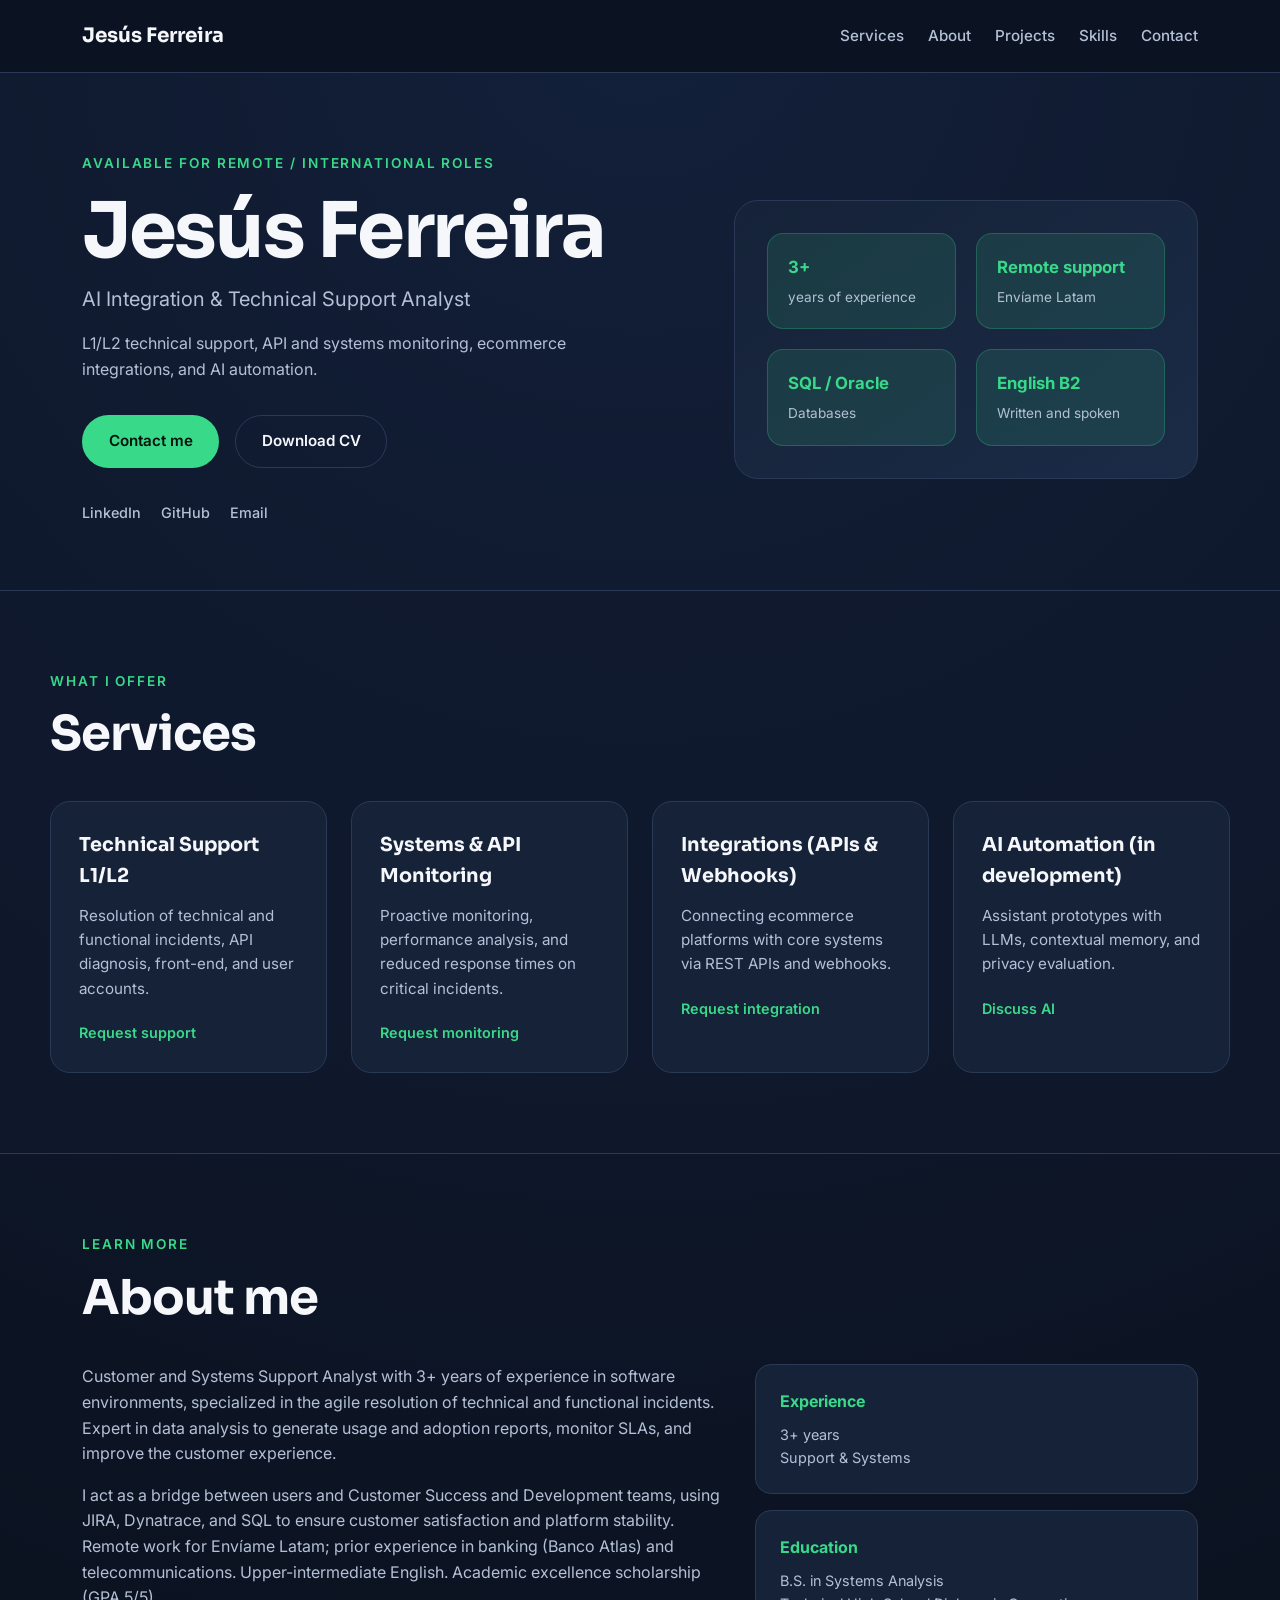
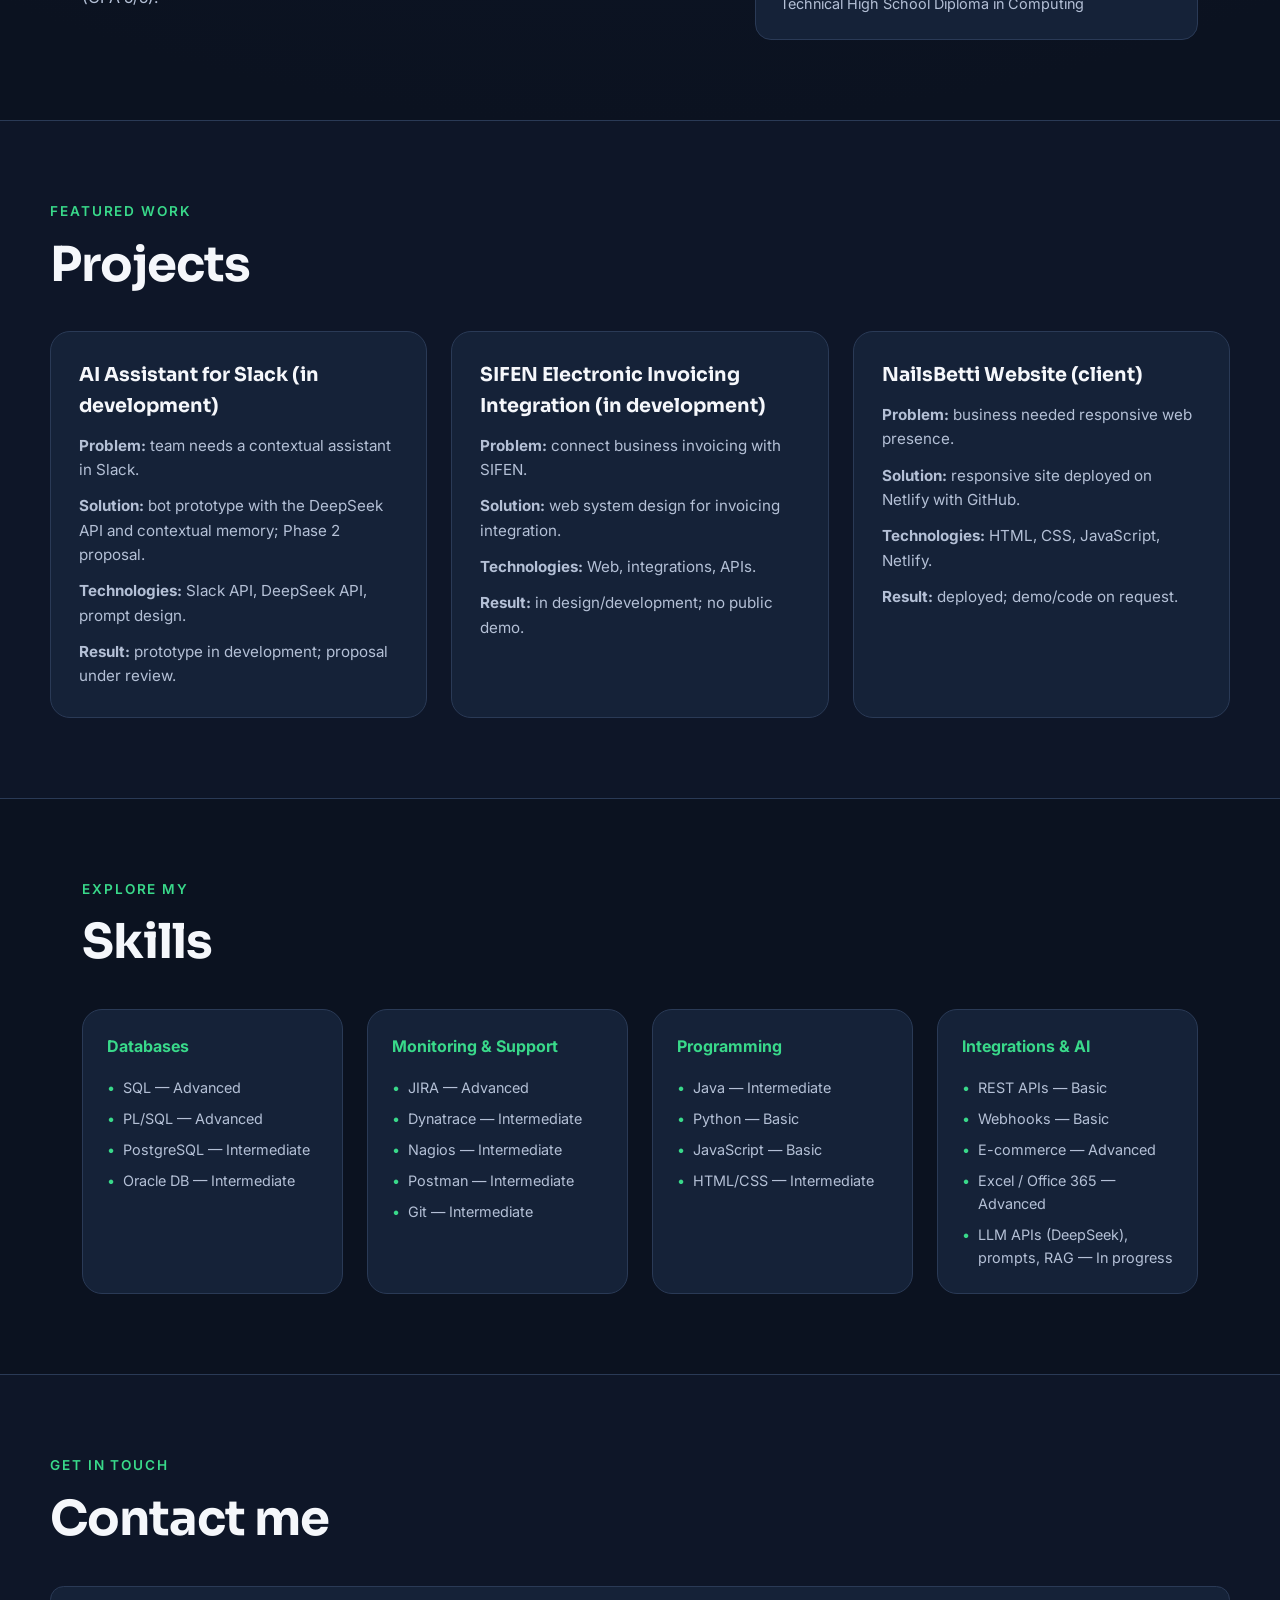
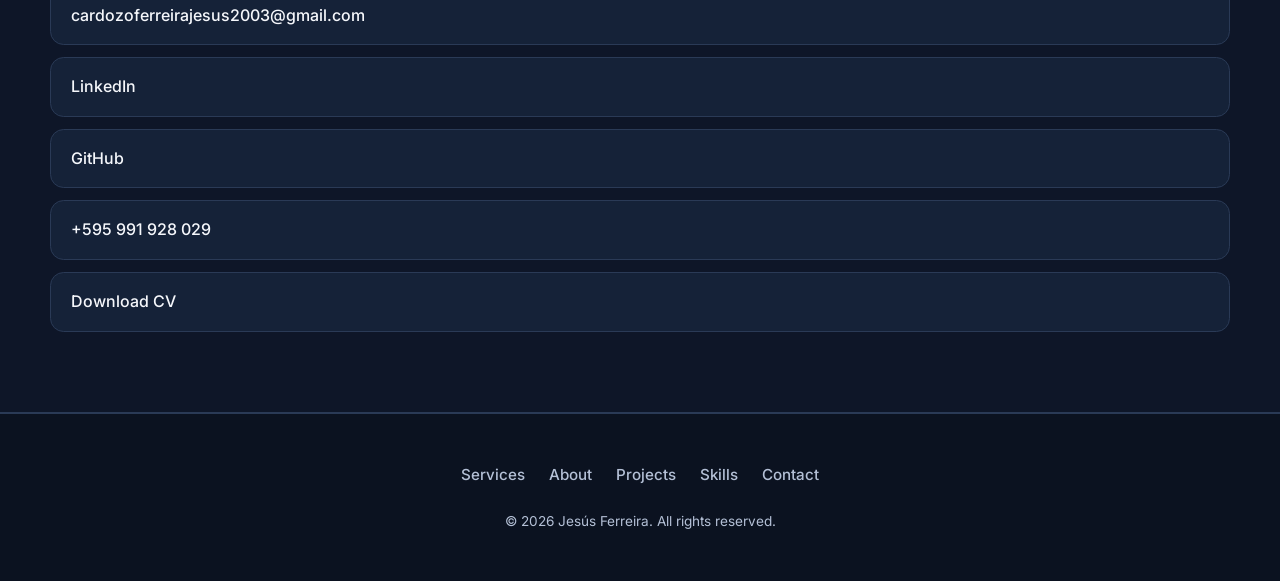
==== en/index.html @ 755c54d7 "i18n(en): agregar versión en inglés sincronizada de la portada" ====
<!DOCTYPE html>
<html lang="en">
<head>
    <meta charset="UTF-8">
    <meta name="viewport" content="width=device-width, initial-scale=1.0">
    <title>Jesús Ferreira | Technical Support & Integrations Analyst</title>
    <meta name="description" content="Portfolio of Jesús Ferreira: remote technical support, system monitoring, API/webhook integrations, and AI automation.">
    <meta name="author" content="Jesús Antonio Ferreira Cardozo">
    <meta name="theme-color" content="#1f4d33">
    <link rel="canonical" href="https://jesusantonioferreiracardozo.netlify.app/en/">

    <meta property="og:type" content="website">
    <meta property="og:locale" content="en_US">
    <meta property="og:title" content="Jesús Ferreira | Technical Support & Integrations Analyst">
    <meta property="og:description" content="Remote L1/L2 support, system/API monitoring, ecommerce integrations, and AI automation.">
    <meta property="og:image" content="https://jesusantonioferreiracardozo.netlify.app/assets/profile-pic.png">
    <meta property="og:url" content="https://jesusantonioferreiracardozo.netlify.app/en/">
    <meta name="twitter:card" content="summary">

    <link rel="stylesheet" href="../style.css">
    <link rel="stylesheet" href="../mediaqueries.css">

    <script type="application/ld+json">
    {
      "@context": "https://schema.org",
      "@type": "Person",
      "name": "Jesús Antonio Ferreira Cardozo",
      "alternateName": "Jesús Ferreira",
      "jobTitle": "AI Integration & Technical Support Analyst",
      "email": "mailto:cardozoferreirajesus2003@gmail.com",
      "telephone": "+595991928029",
      "url": "https://jesusantonioferreiracardozo.netlify.app/en/",
      "address": {"@type": "PostalAddress", "addressLocality": "San Lorenzo", "addressCountry": "PY"},
      "sameAs": ["https://www.linkedin.com/in/jes%C3%BAs-ferreira-cardozo-a3a8511b9/", "https://github.com/jesussferreira"],
      "knowsLanguage": ["Spanish", "English"],
      "alumniOf": "Universidad Tecnológica Intercontinental (UTIC)"
    }
    </script>
</head>
<body>
    <a class="skip-link" href="#contenido">Skip to content</a>

    <header class="site-header">
        <nav class="site-nav" aria-label="Main navigation">
            <a class="logo" href="#inicio">Jesús Ferreira</a>
            <button class="menu-toggle" type="button" aria-label="Open menu" aria-expanded="false" aria-controls="menu-movil">
                <span></span><span></span><span></span>
            </button>
            <ul class="nav-list" id="menu-movil">
                <li><a href="#servicios">Services</a></li>
                <li><a href="#sobre-mi">About</a></li>
                <li><a href="#proyectos">Projects</a></li>
                <li><a href="#habilidades">Skills</a></li>
                <li><a href="#contacto">Contact</a></li>
            </ul>
        </nav>
    </header>

    <main id="contenido">
        <section id="inicio" class="hero">
            <div class="hero-copy">
                <p class="eyebrow">Available for remote / international roles</p>
                <h1>Jesús Ferreira</h1>
                <p class="hero-role">AI Integration & Technical Support Analyst</p>
                <p class="hero-text">
                    L1/L2 technical support, API and systems monitoring,
                    ecommerce integrations, and AI automation.
                </p>
                <div class="hero-actions">
                    <a class="btn btn-primary" href="#contacto">Contact me</a>
                    <a class="btn btn-secondary" href="../assets/Jesus%20Ferreira.pdf" target="_blank" rel="noopener noreferrer">Download CV</a>
                </div>
                <ul class="social-links" aria-label="Social links">
                    <li><a href="https://www.linkedin.com/in/jes%C3%BAs-ferreira-cardozo-a3a8511b9/" target="_blank" rel="noopener noreferrer">LinkedIn</a></li>
                    <li><a href="https://github.com/jesussferreira" target="_blank" rel="noopener noreferrer">GitHub</a></li>
                    <li><a href="mailto:cardozoferreirajesus2003@gmail.com">Email</a></li>
                </ul>
            </div>
            <aside class="hero-panel" aria-label="Professional summary">
                <div class="metric"><strong>3+</strong><span>years of experience</span></div>
                <div class="metric"><strong>Remote support</strong><span>Envíame Latam</span></div>
                <div class="metric"><strong>SQL / Oracle</strong><span>Databases</span></div>
                <div class="metric"><strong>English B2</strong><span>Written and spoken</span></div>
            </aside>
        </section>

        <section id="servicios" class="section section-alt">
            <div class="section-heading">
                <p class="eyebrow">What I offer</p>
                <h2>Services</h2>
            </div>
            <div class="card-grid">
                <article class="card">
                    <h3>Technical Support L1/L2</h3>
                    <p>Resolution of technical and functional incidents, API diagnosis, front-end, and user accounts.</p>
                    <a class="card-link" href="#contacto">Request support</a>
                </article>
                <article class="card">
                    <h3>Systems & API Monitoring</h3>
                    <p>Proactive monitoring, performance analysis, and reduced response times on critical incidents.</p>
                    <a class="card-link" href="#contacto">Request monitoring</a>
                </article>
                <article class="card">
                    <h3>Integrations (APIs & Webhooks)</h3>
                    <p>Connecting ecommerce platforms with core systems via REST APIs and webhooks.</p>
                    <a class="card-link" href="#contacto">Request integration</a>
                </article>
                <article class="card">
                    <h3>AI Automation (in development)</h3>
                    <p>Assistant prototypes with LLMs, contextual memory, and privacy evaluation.</p>
                    <a class="card-link" href="#contacto">Discuss AI</a>
                </article>
            </div>
        </section>

        <section id="sobre-mi" class="section">
            <div class="section-heading single">
                <p class="eyebrow">Learn more</p>
                <h2>About me</h2>
            </div>
            <div class="about-layout">
                <div class="about-text">
                    <p>
                        Customer and Systems Support Analyst with 3+ years of experience in software environments,
                        specialized in the agile resolution of technical and functional incidents. Expert in data analysis
                        to generate usage and adoption reports, monitor SLAs, and improve the customer experience.
                    </p>
                    <p>
                        I act as a bridge between users and Customer Success and Development teams, using JIRA,
                        Dynatrace, and SQL to ensure customer satisfaction and platform stability.
                        Remote work for Envíame Latam; prior experience in banking (Banco Atlas) and telecommunications.
                        Upper-intermediate English. Academic excellence scholarship (GPA 5/5).
                    </p>
                </div>
                <div class="about-cards">
                    <div class="mini-card">
                        <h3>Experience</h3>
                        <p>3+ years<br>Support & Systems</p>
                    </div>
                    <div class="mini-card">
                        <h3>Education</h3>
                        <p>B.S. in Systems Analysis<br>Technical High School Diploma in Computing</p>
                    </div>
                </div>
            </div>
        </section>

        <section id="proyectos" class="section section-alt">
            <div class="section-heading">
                <p class="eyebrow">Featured work</p>
                <h2>Projects</h2>
            </div>
            <div class="card-grid">
                <article class="card">
                    <h3>AI Assistant for Slack (in development)</h3>
                    <p><strong>Problem:</strong> team needs a contextual assistant in Slack.</p>
                    <p><strong>Solution:</strong> bot prototype with the DeepSeek API and contextual memory; Phase 2 proposal.</p>
                    <p><strong>Technologies:</strong> Slack API, DeepSeek API, prompt design.</p>
                    <p><strong>Result:</strong> prototype in development; proposal under review.</p>
                </article>
                <article class="card">
                    <h3>SIFEN Electronic Invoicing Integration (in development)</h3>
                    <p><strong>Problem:</strong> connect business invoicing with SIFEN.</p>
                    <p><strong>Solution:</strong> web system design for invoicing integration.</p>
                    <p><strong>Technologies:</strong> Web, integrations, APIs.</p>
                    <p><strong>Result:</strong> in design/development; no public demo.</p>
                </article>
                <article class="card">
                    <h3>NailsBetti Website (client)</h3>
                    <p><strong>Problem:</strong> business needed responsive web presence.</p>
                    <p><strong>Solution:</strong> responsive site deployed on Netlify with GitHub.</p>
                    <p><strong>Technologies:</strong> HTML, CSS, JavaScript, Netlify.</p>
                    <p><strong>Result:</strong> deployed; demo/code on request.</p>
                </article>
            </div>
        </section>

        <section id="habilidades" class="section">
            <div class="section-heading">
                <p class="eyebrow">Explore my</p>
                <h2>Skills</h2>
            </div>
            <div class="skills-groups">
                <div class="skill-group">
                    <h3>Databases</h3>
                    <ul>
                        <li>SQL — Advanced</li>
                        <li>PL/SQL — Advanced</li>
                        <li>PostgreSQL — Intermediate</li>
                        <li>Oracle DB — Intermediate</li>
                    </ul>
                </div>
                <div class="skill-group">
                    <h3>Monitoring & Support</h3>
                    <ul>
                        <li>JIRA — Advanced</li>
                        <li>Dynatrace — Intermediate</li>
                        <li>Nagios — Intermediate</li>
                        <li>Postman — Intermediate</li>
                        <li>Git — Intermediate</li>
                    </ul>
                </div>
                <div class="skill-group">
                    <h3>Programming</h3>
                    <ul>
                        <li>Java — Intermediate</li>
                        <li>Python — Basic</li>
                        <li>JavaScript — Basic</li>
                        <li>HTML/CSS — Intermediate</li>
                    </ul>
                </div>
                <div class="skill-group">
                    <h3>Integrations & AI</h3>
                    <ul>
                        <li>REST APIs — Basic</li>
                        <li>Webhooks — Basic</li>
                        <li>E-commerce — Advanced</li>
                        <li>Excel / Office 365 — Advanced</li>
                        <li>LLM APIs (DeepSeek), prompts, RAG — In progress</li>
                    </ul>
                </div>
            </div>
        </section>

        <section id="contacto" class="section section-alt">
            <div class="section-heading">
                <p class="eyebrow">Get in touch</p>
                <h2>Contact me</h2>
            </div>
            <div class="contact-info">
                <a href="mailto:cardozoferreirajesus2003@gmail.com">cardozoferreirajesus2003@gmail.com</a>
                <a href="https://www.linkedin.com/in/jes%C3%BAs-ferreira-cardozo-a3a8511b9/" target="_blank" rel="noopener noreferrer">LinkedIn</a>
                <a href="https://github.com/jesussferreira" target="_blank" rel="noopener noreferrer">GitHub</a>
                <a href="tel:+595991928029">+595 991 928 029</a>
                <a href="../assets/Jesus%20Ferreira.pdf" target="_blank" rel="noopener noreferrer">Download CV</a>
            </div>
        </section>
    </main>

    <footer class="site-footer">
        <nav aria-label="Secondary navigation">
            <ul class="nav-list center">
                <li><a href="#servicios">Services</a></li>
                <li><a href="#sobre-mi">About</a></li>
                <li><a href="#proyectos">Projects</a></li>
                <li><a href="#habilidades">Skills</a></li>
                <li><a href="#contacto">Contact</a></li>
            </ul>
        </nav>
        <p>© 2026 Jesús Ferreira. All rights reserved.</p>
    </footer>

    <script src="../script.js"></script>
</body>
</html>
---- style.css ----
@import url("https://fonts.googleapis.com/css2?family=Inter:wght@300;400;500;600;700&family=Sora:wght@500;600;700&display=swap");

:root {
  --bg: #0b1220;
  --bg-2: #101a2d;
  --surface: #152238;
  --surface-2: #1b2b46;
  --border: #2a3a56;
  --text: #f5f7fb;
  --text-muted: #b4c0d6;
  --accent: #39d98a;
  --accent-hover: #2bc477;
  --accent-soft: rgba(57,217,138,.12);
  --danger: #ff6b6b;
  --max: 1180px;
}

* { margin: 0; padding: 0; box-sizing: border-box; }
html { scroll-behavior: smooth; font-size: 16px; }
body {
  font-family: "Inter", system-ui, sans-serif;
  background: radial-gradient(circle at top, #13203a 0%, var(--bg) 45%);
  color: var(--text);
  line-height: 1.6;
  overflow-x: hidden;
}
img { max-width: 100%; height: auto; display: block; }
a { color: inherit; text-decoration: none; }
:focus-visible {
  outline: 3px solid var(--accent);
  outline-offset: 3px;
  border-radius: 8px;
}

.skip-link {
  position: absolute; left: -9999px; top: 0; z-index: 1000;
  background: var(--accent); color: #04120c; padding: .75rem 1.25rem; font-weight: 700;
}
.skip-link:focus { left: 0; }

/* Header */
.site-header {
  position: sticky; top: 0; z-index: 100;
  background: rgba(11,18,32,.85); backdrop-filter: blur(12px);
  border-bottom: 1px solid var(--border);
}
.site-nav {
  max-width: var(--max); margin: 0 auto; padding: 0 2rem;
  height: 72px; display: flex; align-items: center; justify-content: space-between; gap: 1rem;
}
.logo {
  font-family: "Sora", sans-serif; font-size: 1.25rem; font-weight: 700; color: var(--text);
}
.nav-list { list-style: none; display: flex; gap: 1.5rem; align-items: center; flex-wrap: wrap; }
.nav-list a { color: var(--text-muted); font-size: .95rem; font-weight: 500; }
.nav-list a:hover { color: var(--accent); }
.menu-toggle {
  display: none; flex-direction: column; gap: 5px; background: transparent; border: 0; cursor: pointer; padding: .5rem;
}
.menu-toggle span { width: 24px; height: 2px; background: var(--text); border-radius: 2px; }

/* Hero */
.hero {
  max-width: var(--max); margin: 0 auto; padding: 5rem 2rem 4rem;
  display: grid; grid-template-columns: 1.3fr 1fr; gap: 3rem; align-items: center;
}
.eyebrow {
  color: var(--accent); font-size: .85rem; font-weight: 600; letter-spacing: .14em;
  text-transform: uppercase; margin-bottom: 1rem;
}
.hero h1 {
  font-family: "Sora", sans-serif; font-size: clamp(2.5rem, 6vw, 4.8rem);
  line-height: 1.05; margin-bottom: .75rem; letter-spacing: -.03em;
}
.hero-role { font-size: 1.25rem; color: var(--text-muted); margin-bottom: 1rem; }
.hero-text { color: var(--text-muted); max-width: 34rem; margin-bottom: 2rem; }
.hero-actions { display: flex; gap: 1rem; flex-wrap: wrap; margin-bottom: 2rem; }
.btn {
  display: inline-flex; align-items: center; justify-content: center;
  padding: .85rem 1.6rem; border-radius: 999px; font-weight: 600; font-size: .95rem;
  border: 1px solid transparent; cursor: pointer;
}
.btn-primary { background: var(--accent); color: #04120c; }
.btn-primary:hover { background: var(--accent-hover); transform: translateY(-1px); }
.btn-secondary { border-color: var(--border); color: var(--text); background: transparent; }
.btn-secondary:hover { border-color: var(--accent); color: var(--accent); }
.social-links { list-style: none; display: flex; gap: 1.25rem; flex-wrap: wrap; }
.social-links a { color: var(--text-muted); font-size: .9rem; font-weight: 500; }
.social-links a:hover { color: var(--accent); }
.hero-panel {
  background: linear-gradient(145deg, var(--surface), var(--surface-2));
  border: 1px solid var(--border); border-radius: 1.5rem; padding: 2rem;
  display: grid; grid-template-columns: 1fr 1fr; gap: 1.25rem;
}
.metric {
  background: var(--accent-soft); border: 1px solid rgba(57,217,138,.25);
  border-radius: 1rem; padding: 1.25rem; display: flex; flex-direction: column; gap: .35rem;
}
.metric strong { font-size: 1.05rem; color: var(--accent); }
.metric span { font-size: .85rem; color: var(--text-muted); }

/* Sections */
.section { padding: 5rem 2rem; max-width: var(--max); margin: 0 auto; }
.section-alt { background: rgba(16,26,45,.65); border-top: 1px solid var(--border); border-bottom: 1px solid var(--border); max-width: none; padding-left: max(2rem, calc((100% - var(--max))/2)); padding-right: max(2rem, calc((100% - var(--max))/2)); }
.section-heading { margin-bottom: 2.5rem; }
.section-heading.single { text-align: left; }
.section-heading h2 {
  font-family: "Sora", sans-serif; font-size: clamp(2rem, 4vw, 3rem);
  line-height: 1.1; letter-spacing: -.02em;
}
.card-grid {
  display: grid; grid-template-columns: repeat(auto-fit, minmax(250px, 1fr)); gap: 1.5rem;
}
.card {
  background: var(--surface); border: 1px solid var(--border); border-radius: 1.25rem;
  padding: 1.75rem; display: flex; flex-direction: column; gap: .75rem;
}
.card h3 { font-family: "Sora", sans-serif; font-size: 1.2rem; color: var(--text); }
.card p { color: var(--text-muted); font-size: .95rem; }
.card-link { color: var(--accent); font-weight: 600; font-size: .9rem; margin-top: .5rem; }
.card-link:hover { text-decoration: underline; }

.about-layout { display: grid; grid-template-columns: 1.3fr .9fr; gap: 2rem; align-items: start; }
.about-text p { color: var(--text-muted); margin-bottom: 1rem; }
.about-cards { display: flex; flex-direction: column; gap: 1rem; }
.mini-card {
  background: var(--surface); border: 1px solid var(--border); border-radius: 1rem; padding: 1.5rem;
}
.mini-card h3 { font-size: 1rem; margin-bottom: .5rem; color: var(--accent); }
.mini-card p { color: var(--text-muted); font-size: .9rem; }

.skills-groups { display: grid; grid-template-columns: repeat(auto-fit, minmax(240px, 1fr)); gap: 1.5rem; }
.skill-group {
  background: var(--surface); border: 1px solid var(--border); border-radius: 1.25rem; padding: 1.5rem;
}
.skill-group h3 { font-size: 1rem; color: var(--accent); margin-bottom: 1rem; }
.skill-group ul { list-style: none; display: flex; flex-direction: column; gap: .5rem; }
.skill-group li { color: var(--text-muted); font-size: .9rem; padding-left: 1rem; position: relative; }
.skill-group li::before {
  content: "•"; position: absolute; left: 0; color: var(--accent);
}

.contact-layout { display: grid; grid-template-columns: .9fr 1.3fr; gap: 2rem; align-items: start; }
.contact-info { display: flex; flex-direction: column; gap: .75rem; }
.contact-info a {
  background: var(--surface); border: 1px solid var(--border); border-radius: .85rem;
  padding: 1rem 1.25rem; color: var(--text); font-weight: 500;
}
.contact-info a:hover { border-color: var(--accent); color: var(--accent); }

.contact-form {
  background: var(--surface); border: 1px solid var(--border); border-radius: 1.25rem; padding: 1.75rem;
  display: flex; flex-direction: column; gap: 1rem;
}
.form-group { display: flex; flex-direction: column; gap: .35rem; }
.form-group label { font-size: .9rem; font-weight: 600; color: var(--text); }
.form-group input, .form-group textarea {
  padding: .8rem 1rem; border-radius: .75rem; border: 1px solid var(--border);
  background: var(--bg-2); color: var(--text); font-family: inherit; font-size: 1rem;
}
.form-group input:focus, .form-group textarea:focus { border-color: var(--accent); }
.form-error { color: var(--danger); font-size: .8rem; min-height: 1rem; }
.hidden-field { display: none; }
.form-status { text-align: center; min-height: 1.25rem; color: var(--accent); font-weight: 500; }

.site-footer { border-top: 1px solid var(--border); padding: 3rem 2rem; text-align: center; }
.site-footer .nav-list { justify-content: center; margin-bottom: 1.5rem; }
.site-footer p { color: var(--text-muted); font-size: .85rem; }

/* Reduced motion */
@media (prefers-reduced-motion: reduce) {
  html { scroll-behavior: auto; }
  *, *::before, *::after {
    animation-duration: .01ms !important; transition-duration: .01ms !important;
  }
}
---- mediaqueries.css ----
@media (max-width: 980px) {
  .hero { grid-template-columns: 1fr; padding-top: 3rem; }
  .hero-panel { grid-template-columns: repeat(2, 1fr); }
  .about-layout, .contact-layout { grid-template-columns: 1fr; }
}

@media (max-width: 720px) {
  .menu-toggle { display: flex; }
  .nav-list {
    position: absolute; top: 72px; right: 1rem; left: 1rem;
    background: var(--surface); border: 1px solid var(--border);
    border-radius: 1rem; padding: 1rem; flex-direction: column; align-items: stretch;
    max-height: 0; overflow: hidden; opacity: 0; pointer-events: none;
    transition: max-height .25s ease, opacity .25s ease;
  }
  .nav-list.open { max-height: 400px; opacity: 1; pointer-events: auto; }
  .nav-list a { padding: .75rem; border-radius: .5rem; }
  .nav-list a:hover { background: var(--accent-soft); }
  .hero-panel { grid-template-columns: 1fr; }
  .section { padding: 4rem 1.25rem; }
  .hero { padding: 3.5rem 1.25rem 3rem; }
  .section-alt {
    padding-left: 1.25rem; padding-right: 1.25rem;
  }
}

@media (max-width: 480px) {
  html { font-size: 15px; }
  .hero h1 { font-size: 2.4rem; }
  .hero-actions { flex-direction: column; }
  .btn { width: 100%; }
  .card { padding: 1.25rem; }
}

@media (max-width: 360px) {
  .site-nav { padding: 0 1rem; }
  .section { padding: 3.5rem 1rem; }
  .hero { padding: 3rem 1rem 2.5rem; }
}
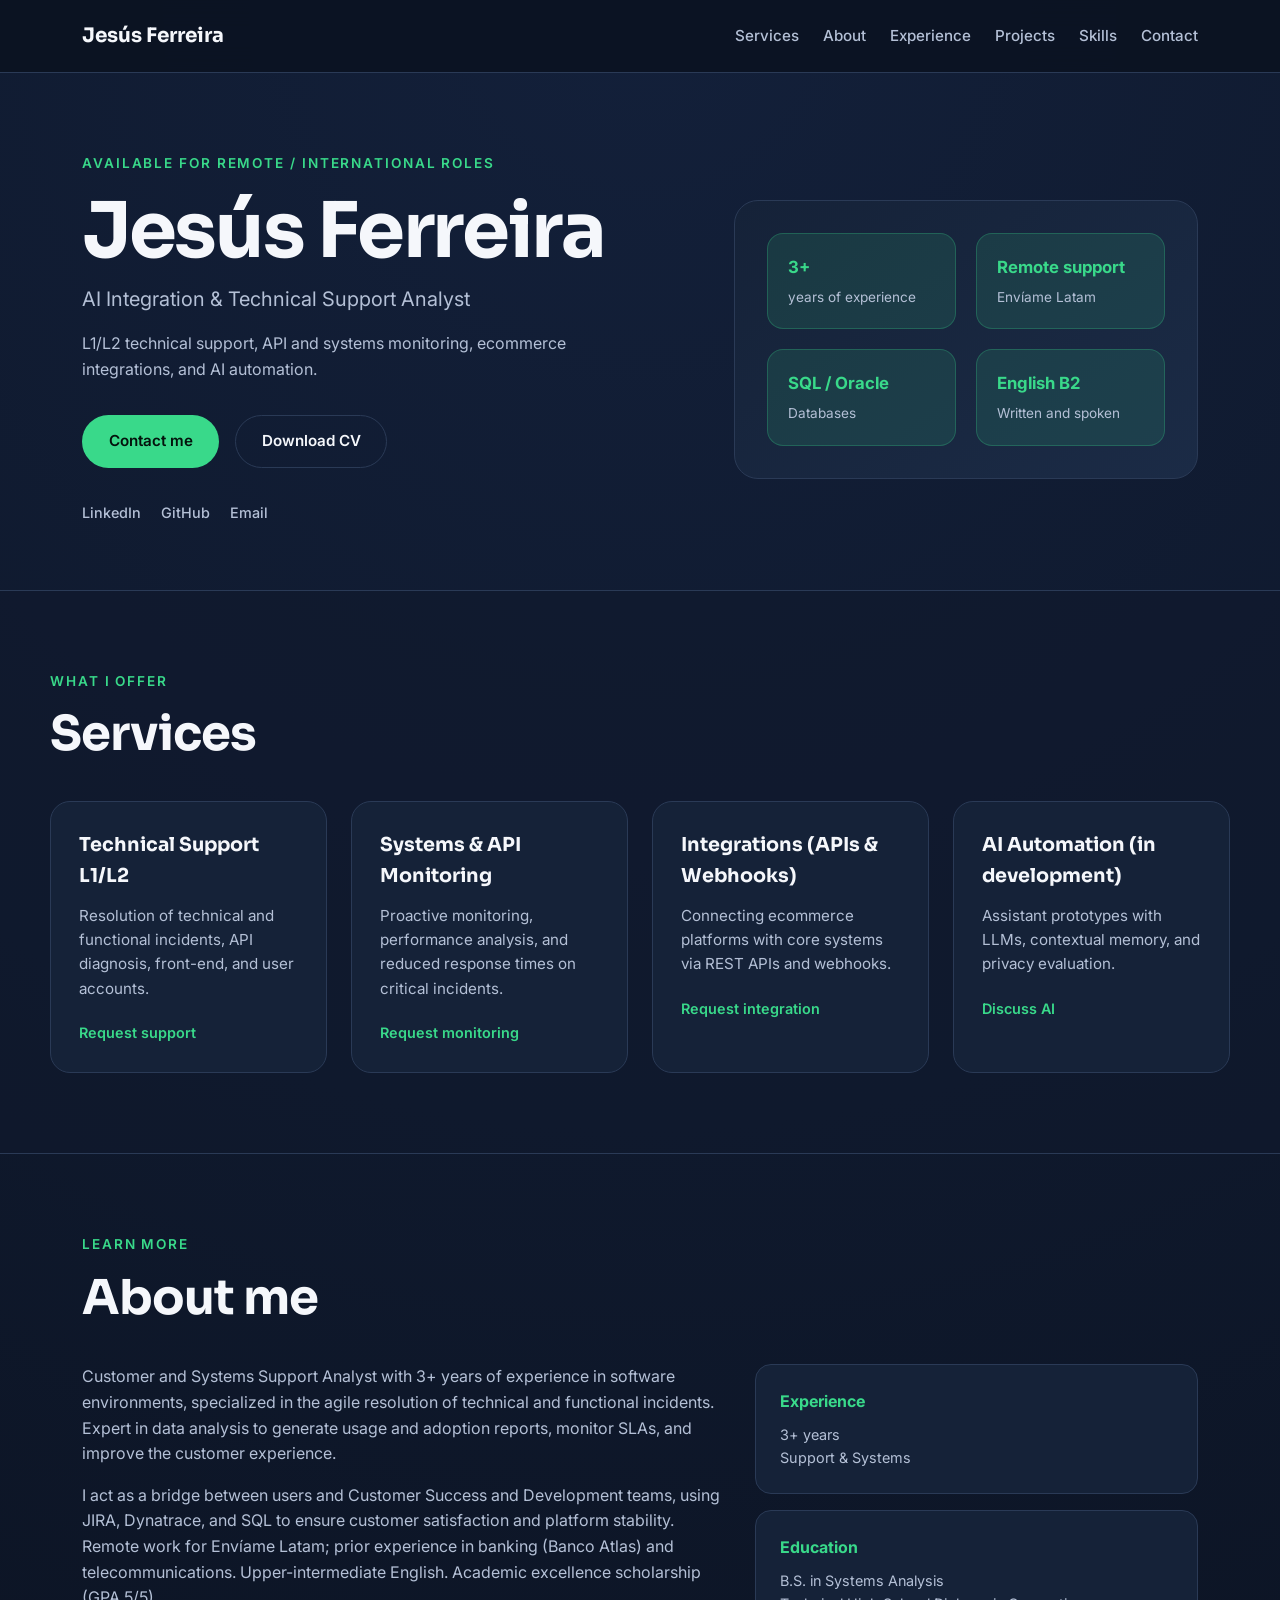
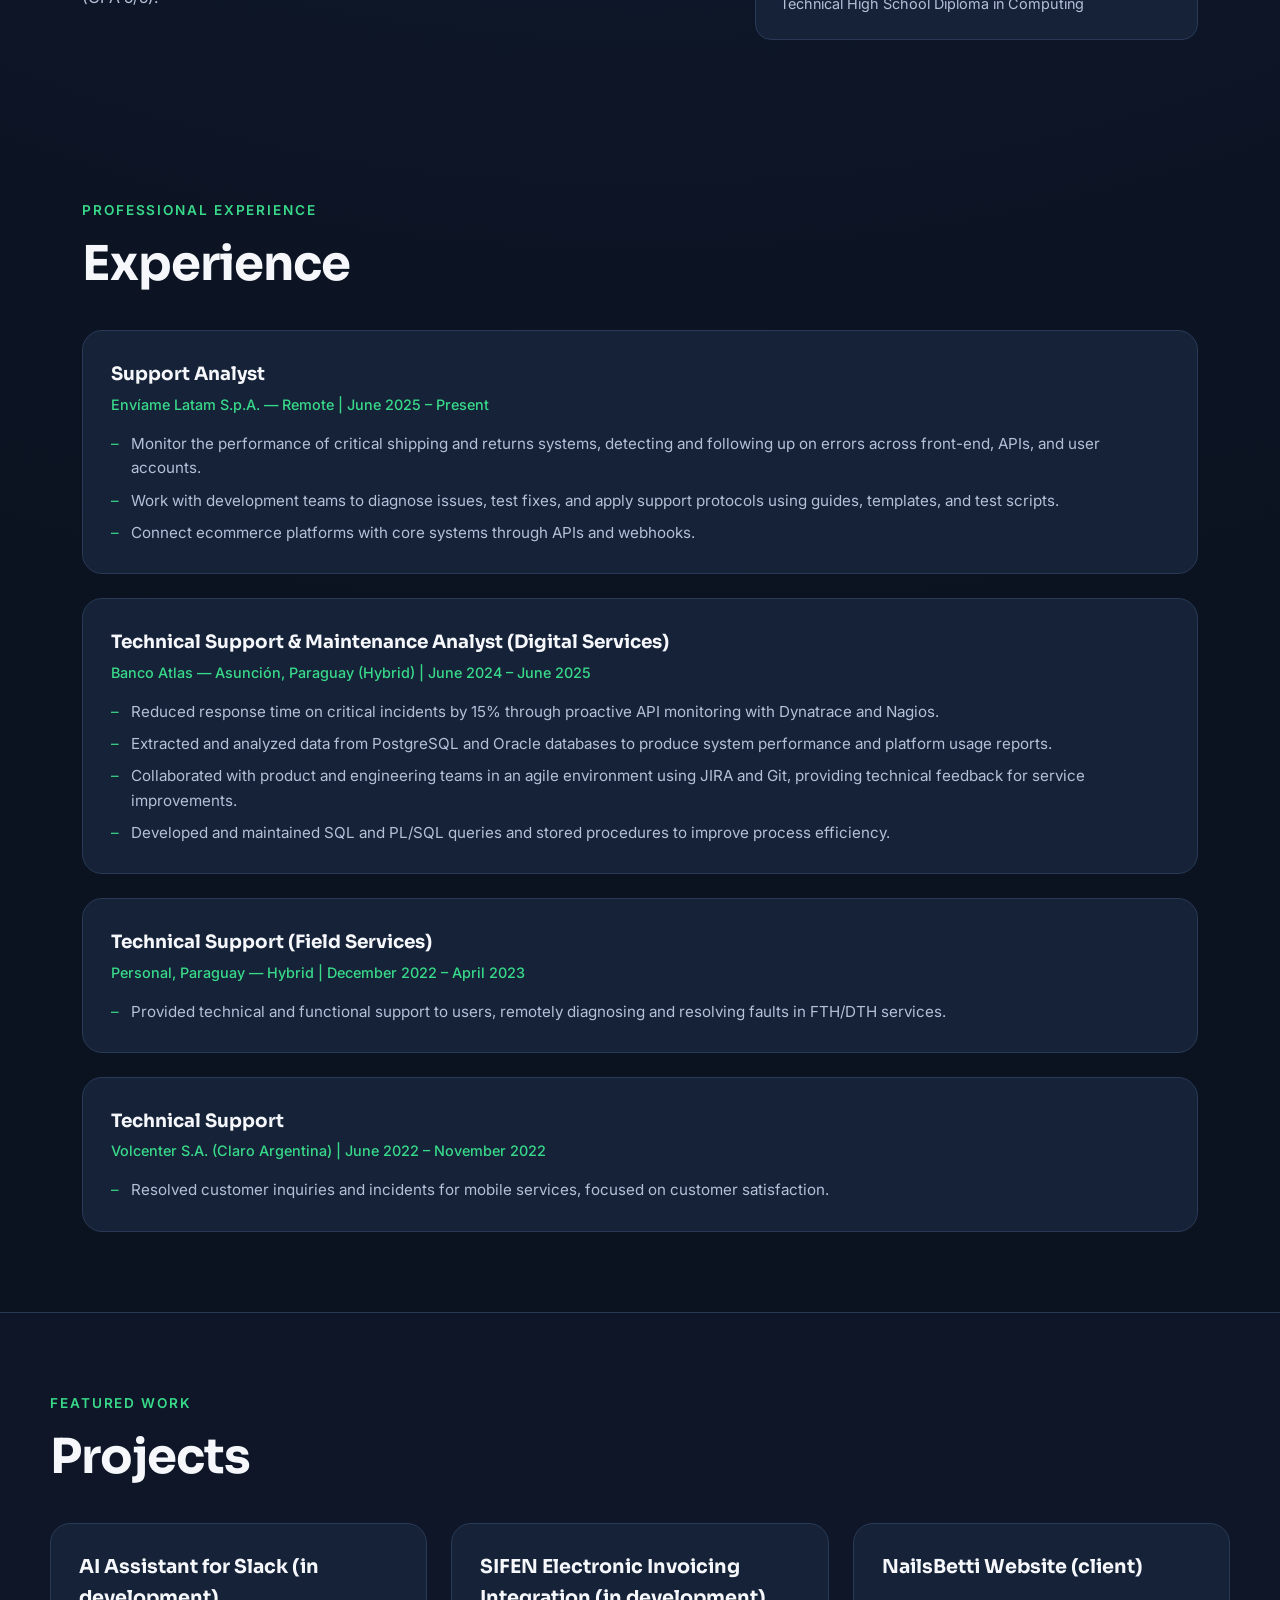
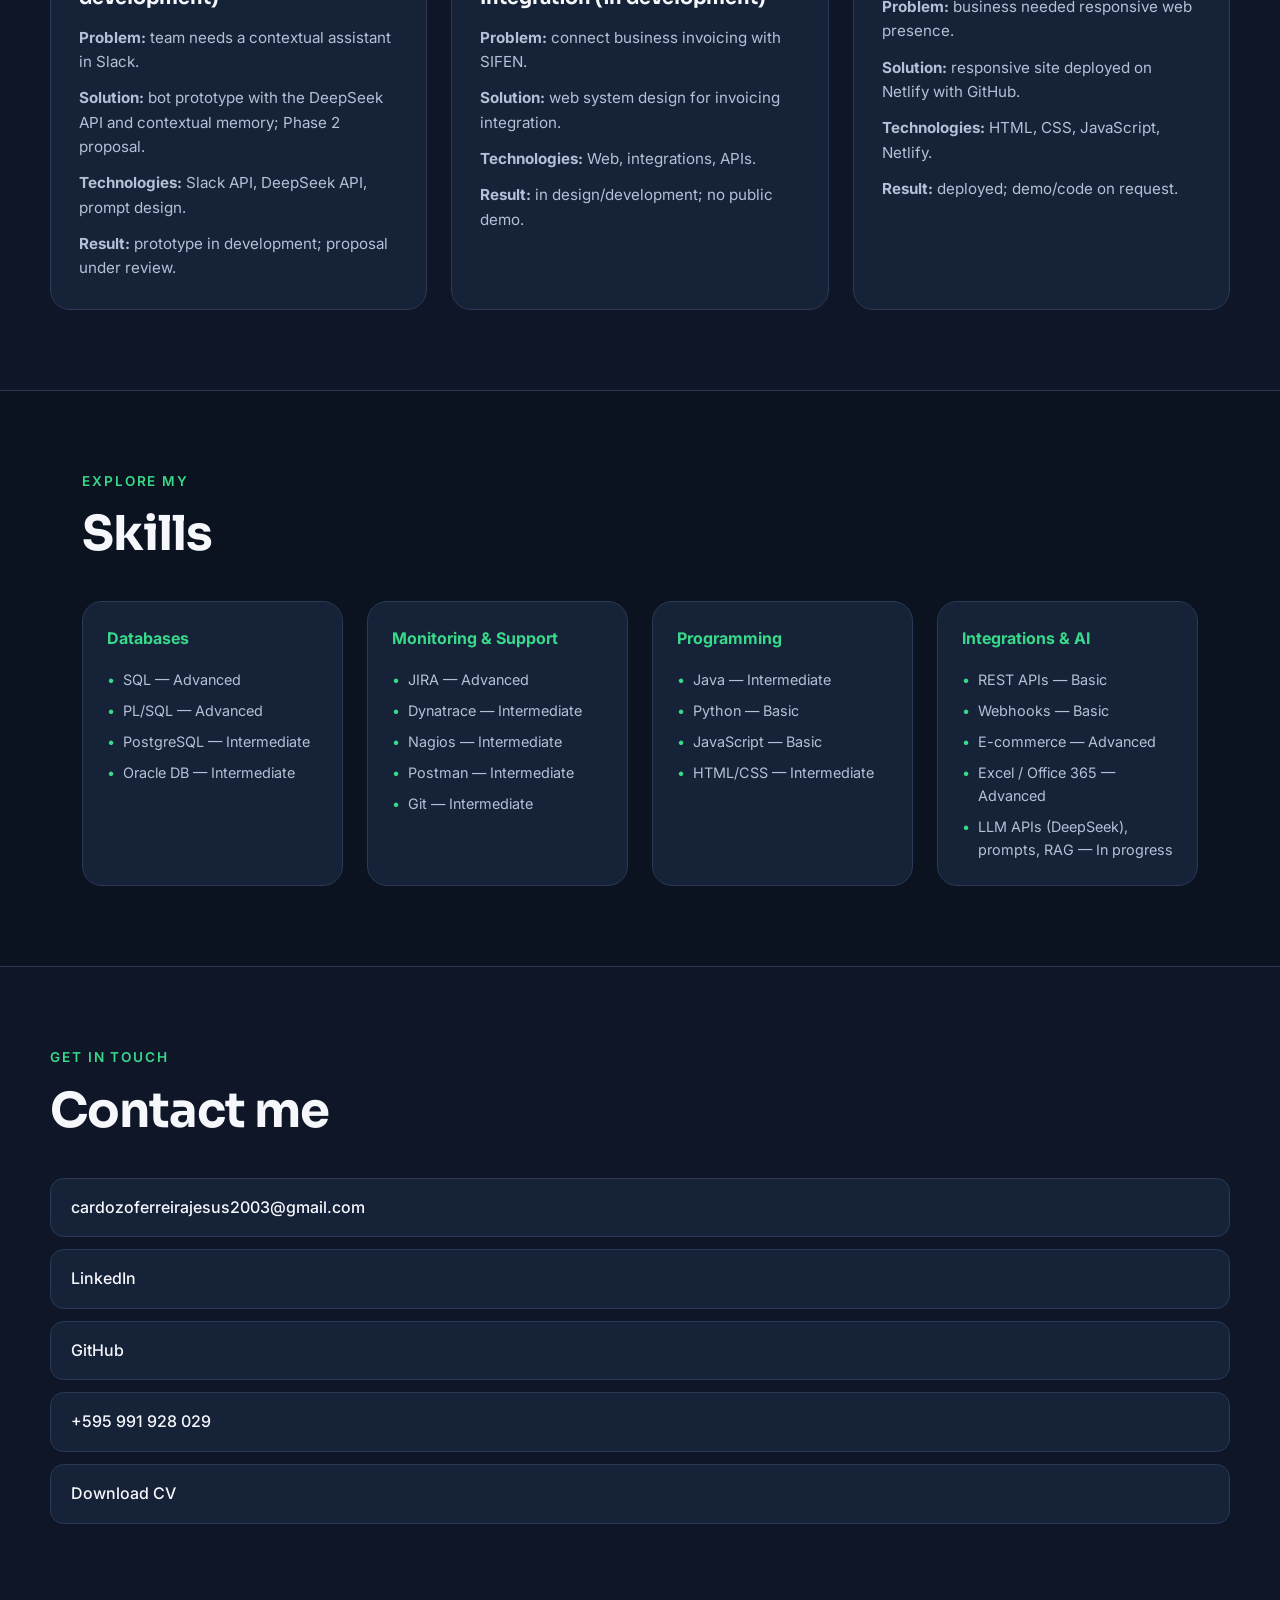
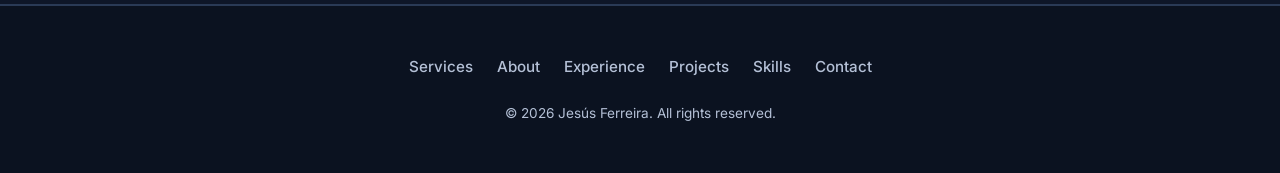
==== commit 3d85e55b: "content(experiencia): agregar cronología laboral y hoja de estilos asociada" ====
--- a/en/index.html
+++ b/en/index.html
@@ -49,6 +49,7 @@
             <ul class="nav-list" id="menu-movil">
                 <li><a href="#servicios">Services</a></li>
                 <li><a href="#sobre-mi">About</a></li>
+                <li><a href="#experiencia">Experience</a></li>
                 <li><a href="#proyectos">Projects</a></li>
                 <li><a href="#habilidades">Skills</a></li>
                 <li><a href="#contacto">Contact</a></li>
@@ -145,6 +146,56 @@
             </div>
         </section>
 
+        <section id="experiencia" class="section">
+            <div class="section-heading">
+                <p class="eyebrow">Professional experience</p>
+                <h2>Experience</h2>
+            </div>
+            <div class="experience-list">
+                <article class="experience-item">
+                    <div class="experience-head">
+                        <h3>Support Analyst</h3>
+                        <p class="experience-meta">Envíame Latam S.p.A. — Remote | June 2025 – Present</p>
+                    </div>
+                    <ul>
+                        <li>Monitor the performance of critical shipping and returns systems, detecting and following up on errors across front-end, APIs, and user accounts.</li>
+                        <li>Work with development teams to diagnose issues, test fixes, and apply support protocols using guides, templates, and test scripts.</li>
+                        <li>Connect ecommerce platforms with core systems through APIs and webhooks.</li>
+                    </ul>
+                </article>
+                <article class="experience-item">
+                    <div class="experience-head">
+                        <h3>Technical Support & Maintenance Analyst (Digital Services)</h3>
+                        <p class="experience-meta">Banco Atlas — Asunción, Paraguay (Hybrid) | June 2024 – June 2025</p>
+                    </div>
+                    <ul>
+                        <li>Reduced response time on critical incidents by 15% through proactive API monitoring with Dynatrace and Nagios.</li>
+                        <li>Extracted and analyzed data from PostgreSQL and Oracle databases to produce system performance and platform usage reports.</li>
+                        <li>Collaborated with product and engineering teams in an agile environment using JIRA and Git, providing technical feedback for service improvements.</li>
+                        <li>Developed and maintained SQL and PL/SQL queries and stored procedures to improve process efficiency.</li>
+                    </ul>
+                </article>
+                <article class="experience-item">
+                    <div class="experience-head">
+                        <h3>Technical Support (Field Services)</h3>
+                        <p class="experience-meta">Personal, Paraguay — Hybrid | December 2022 – April 2023</p>
+                    </div>
+                    <ul>
+                        <li>Provided technical and functional support to users, remotely diagnosing and resolving faults in FTH/DTH services.</li>
+                    </ul>
+                </article>
+                <article class="experience-item">
+                    <div class="experience-head">
+                        <h3>Technical Support</h3>
+                        <p class="experience-meta">Volcenter S.A. (Claro Argentina) | June 2022 – November 2022</p>
+                    </div>
+                    <ul>
+                        <li>Resolved customer inquiries and incidents for mobile services, focused on customer satisfaction.</li>
+                    </ul>
+                </article>
+            </div>
+        </section>
+
         <section id="proyectos" class="section section-alt">
             <div class="section-heading">
                 <p class="eyebrow">Featured work</p>
@@ -242,6 +293,7 @@
             <ul class="nav-list center">
                 <li><a href="#servicios">Services</a></li>
                 <li><a href="#sobre-mi">About</a></li>
+                <li><a href="#experiencia">Experience</a></li>
                 <li><a href="#proyectos">Projects</a></li>
                 <li><a href="#habilidades">Skills</a></li>
                 <li><a href="#contacto">Contact</a></li>
--- a/style.css
+++ b/style.css
@@ -167,6 +167,19 @@
 .site-footer .nav-list { justify-content: center; margin-bottom: 1.5rem; }
 .site-footer p { color: var(--text-muted); font-size: .85rem; }
 
+/* Experience */
+.experience-list { display: flex; flex-direction: column; gap: 1.5rem; }
+.experience-item {
+  background: var(--surface); border: 1px solid var(--border);
+  border-radius: 1.25rem; padding: 1.75rem; display: flex; flex-direction: column; gap: .75rem;
+}
+.experience-head { display: flex; flex-direction: column; gap: .25rem; }
+.experience-item h3 { font-family: "Sora", sans-serif; font-size: 1.15rem; color: var(--text); }
+.experience-meta { color: var(--accent); font-size: .9rem; font-weight: 500; }
+.experience-item ul { list-style: none; display: flex; flex-direction: column; gap: .5rem; margin-top: .25rem; }
+.experience-item li { color: var(--text-muted); font-size: .95rem; padding-left: 1.25rem; position: relative; }
+.experience-item li::before { content: "–"; position: absolute; left: 0; color: var(--accent); }
+
 /* Reduced motion */
 @media (prefers-reduced-motion: reduce) {
   html { scroll-behavior: auto; }
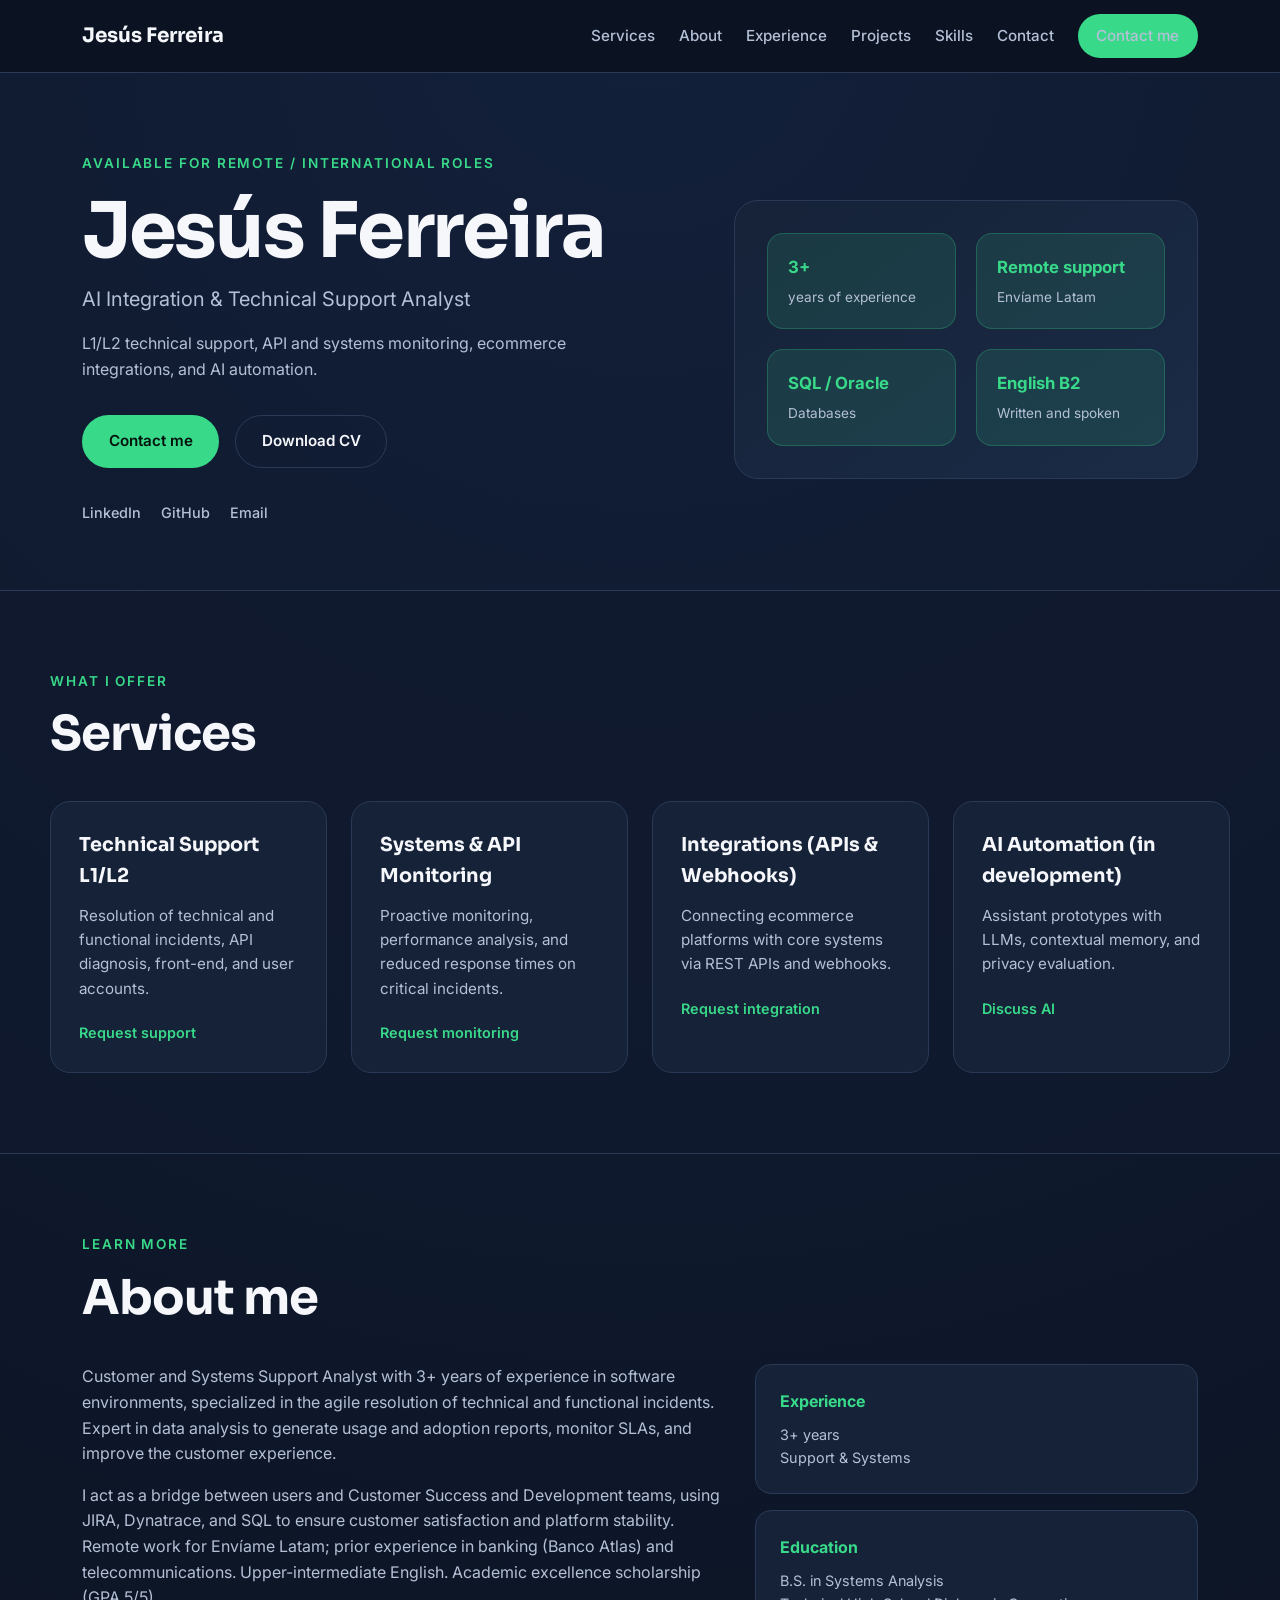
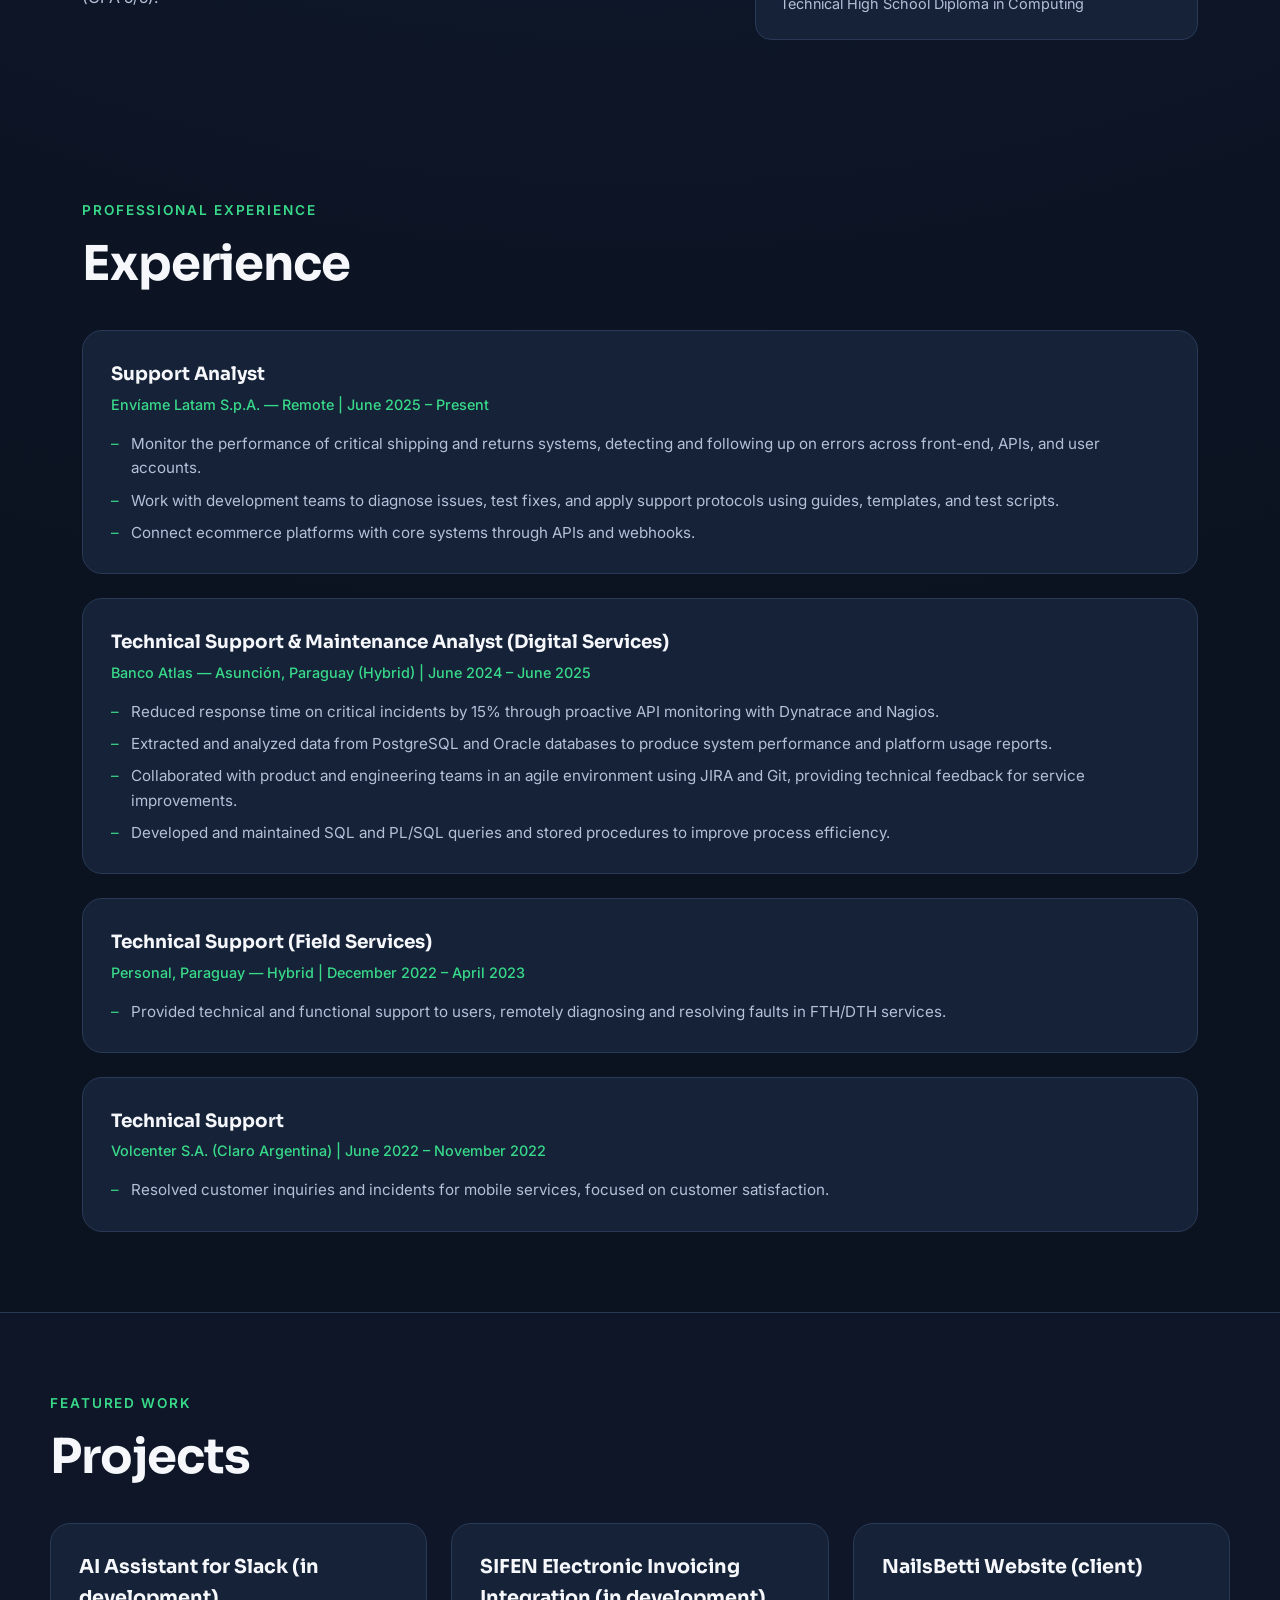
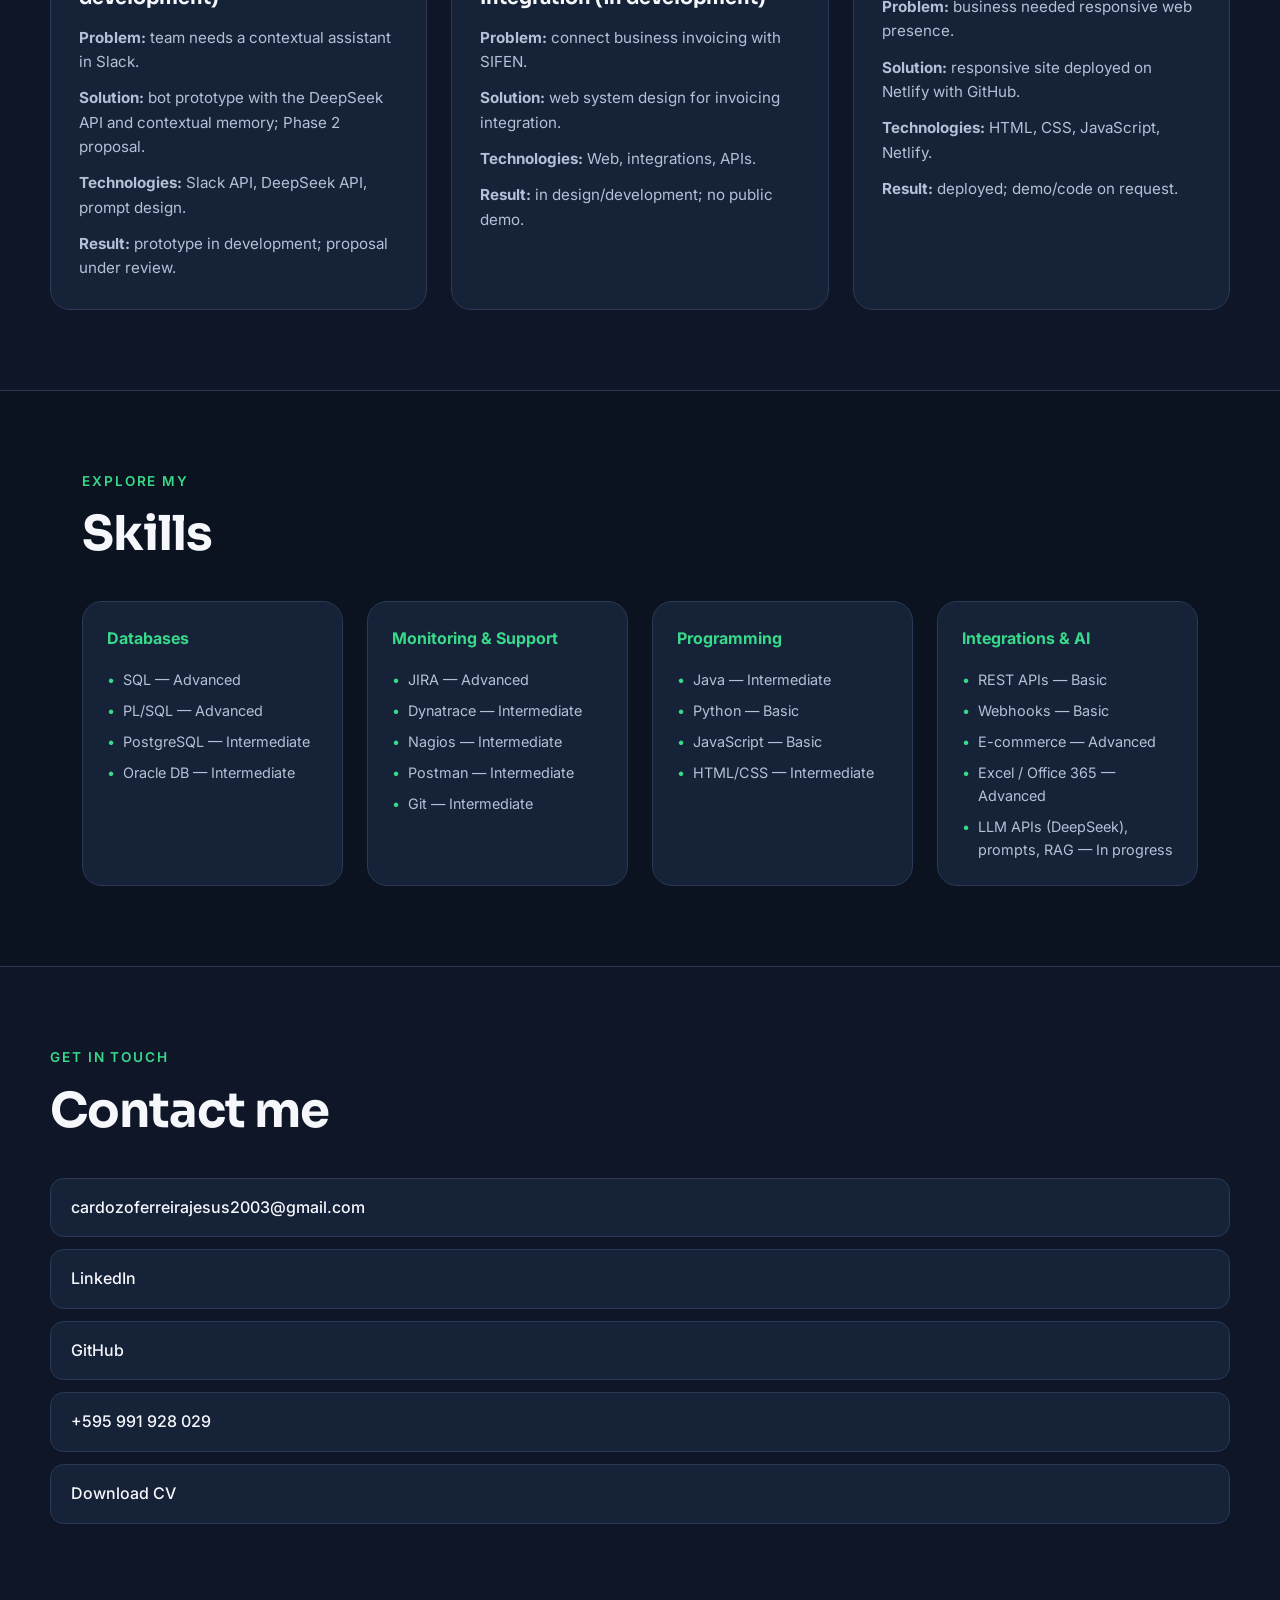
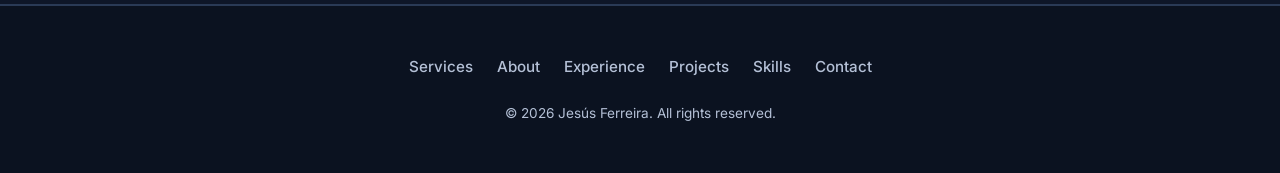
==== commit a4e25cd6: "ux(header): agregar CTA visible de contacto y altura mínima de botones" ====
--- a/en/index.html
+++ b/en/index.html
@@ -53,6 +53,7 @@
                 <li><a href="#proyectos">Projects</a></li>
                 <li><a href="#habilidades">Skills</a></li>
                 <li><a href="#contacto">Contact</a></li>
+                <li class="nav-cta"><a class="btn btn-primary btn-small" href="#contacto">Contact me</a></li>
             </ul>
         </nav>
     </header>
--- a/style.css
+++ b/style.css
@@ -84,6 +84,8 @@
 .btn-primary:hover { background: var(--accent-hover); transform: translateY(-1px); }
 .btn-secondary { border-color: var(--border); color: var(--text); background: transparent; }
 .btn-secondary:hover { border-color: var(--accent); color: var(--accent); }
+.btn-small { padding: .55rem 1.1rem; font-size: .85rem; min-height: 44px; }
+.btn { min-height: 44px; }
 .social-links { list-style: none; display: flex; gap: 1.25rem; flex-wrap: wrap; }
 .social-links a { color: var(--text-muted); font-size: .9rem; font-weight: 500; }
 .social-links a:hover { color: var(--accent); }
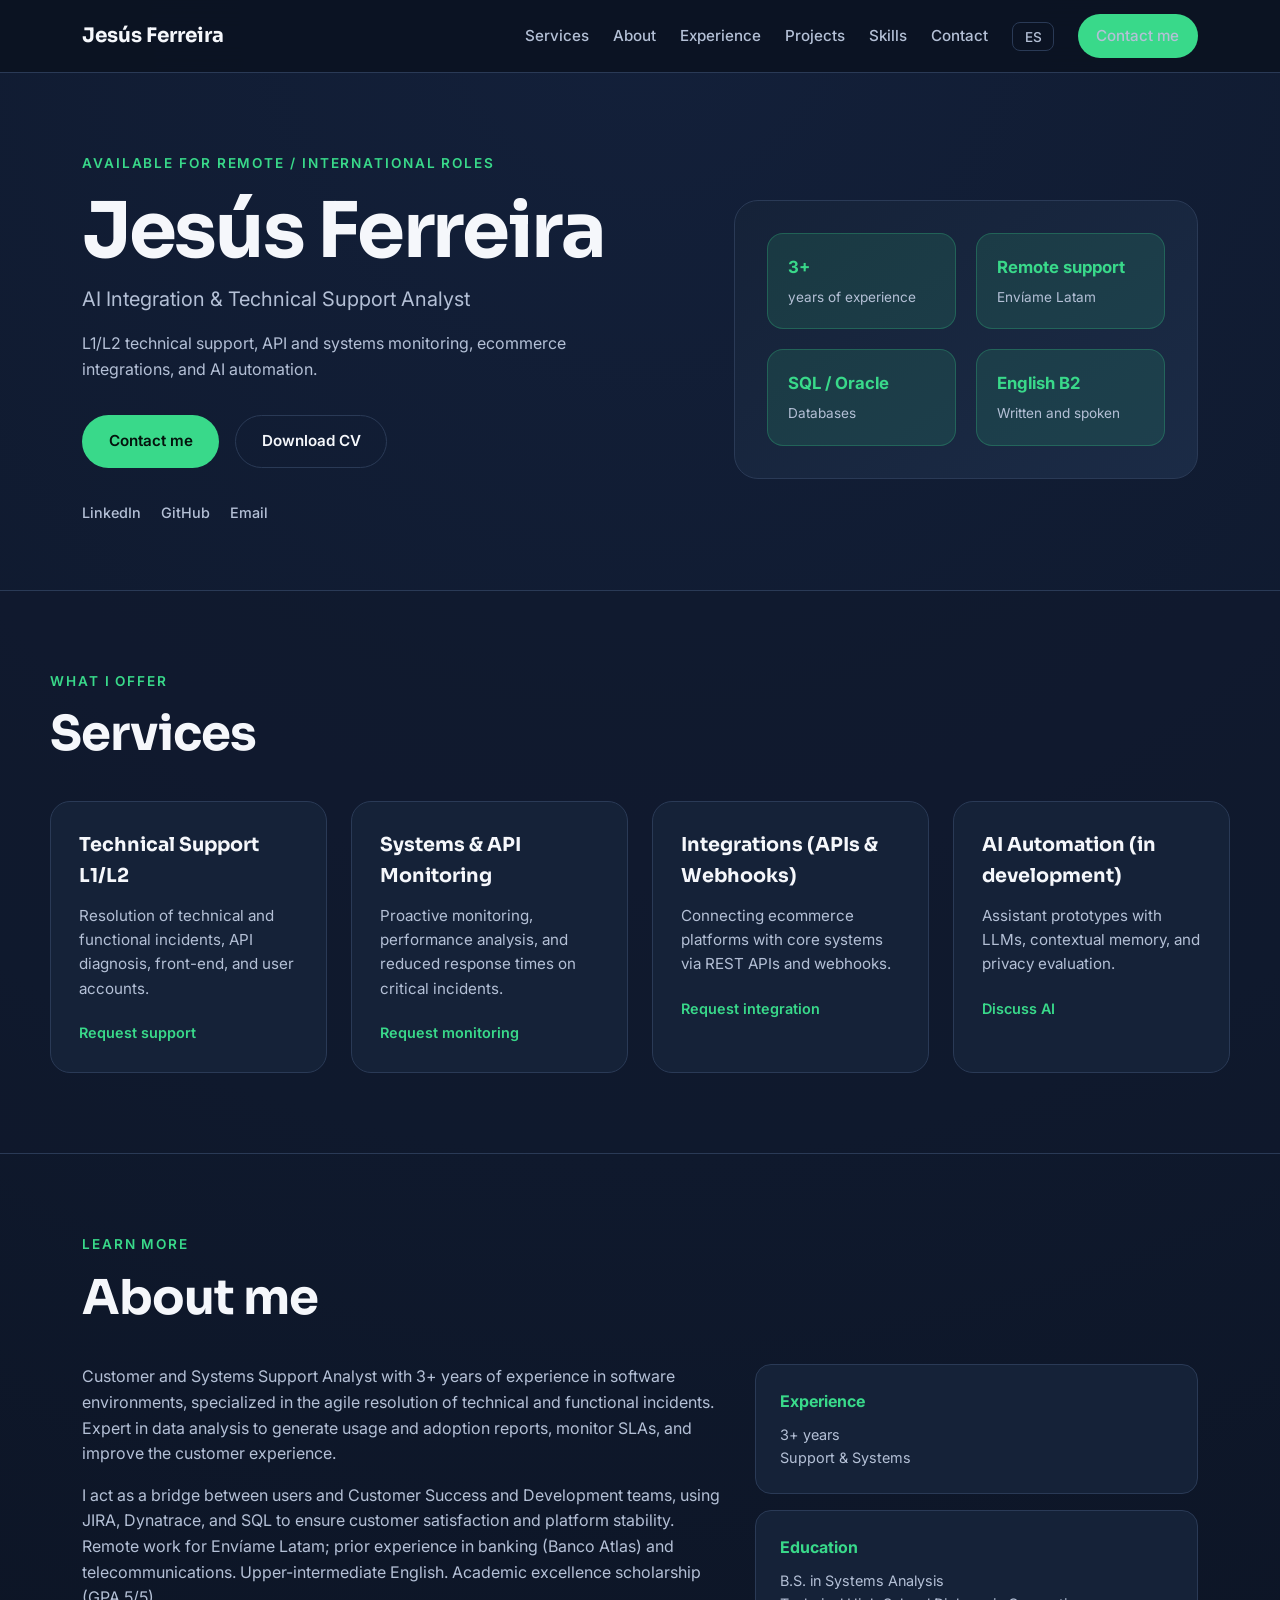
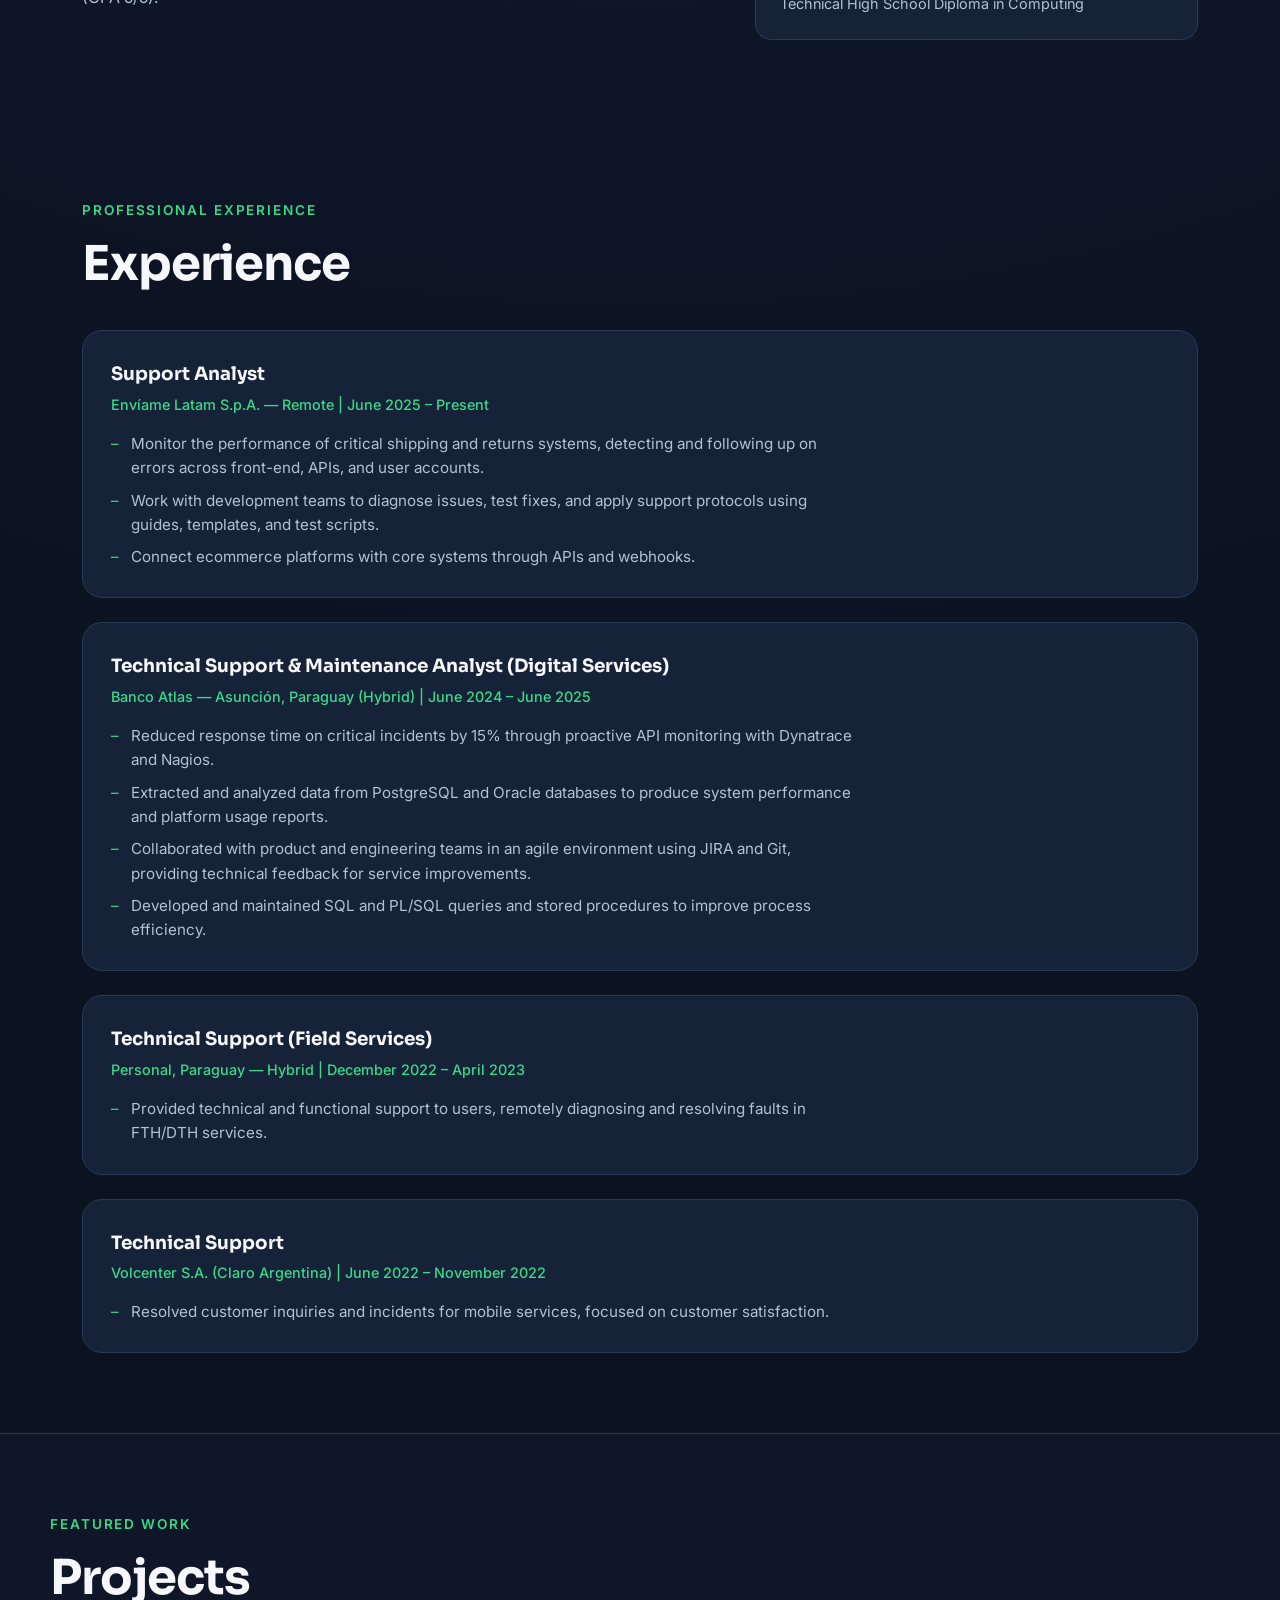
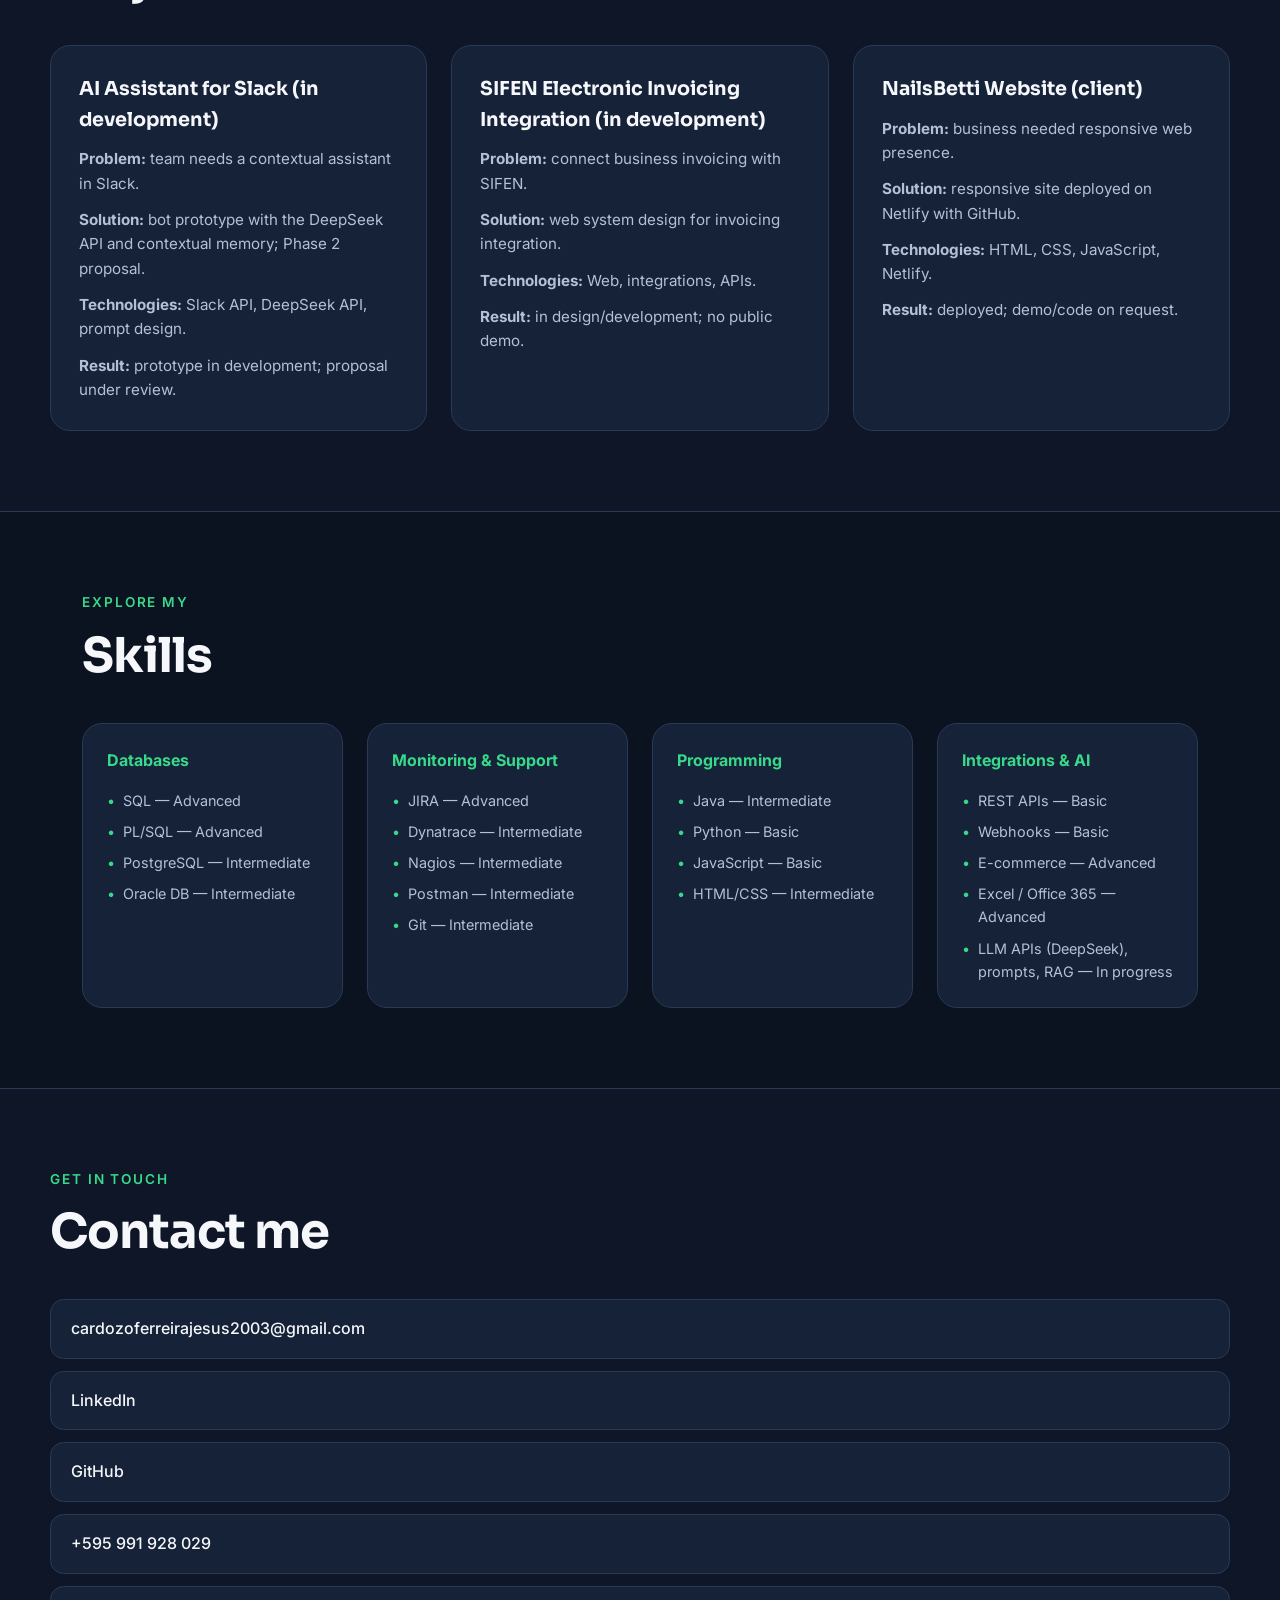
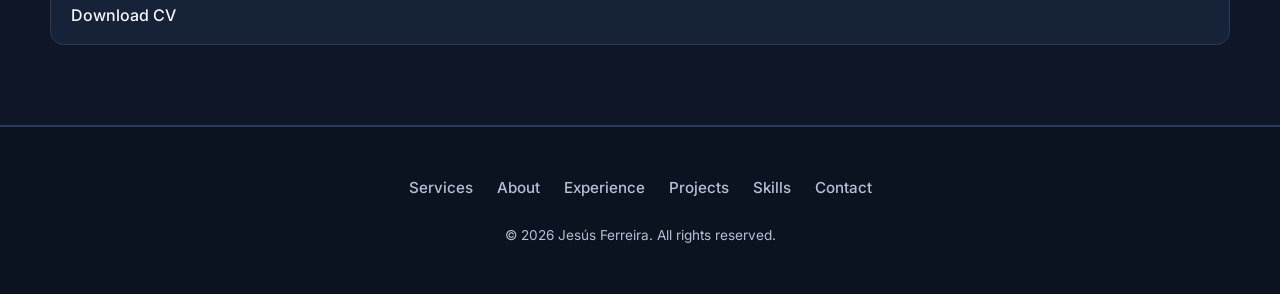
==== commit cc262d64: "ux(nav): agregar selector de idioma entre las versiones español e inglés" ====
--- a/en/index.html
+++ b/en/index.html
@@ -8,6 +8,8 @@
     <meta name="author" content="Jesús Antonio Ferreira Cardozo">
     <meta name="theme-color" content="#1f4d33">
     <link rel="canonical" href="https://jesusantonioferreiracardozo.netlify.app/en/">
+    <link rel="alternate" hreflang="es" href="https://jesusantonioferreiracardozo.netlify.app/">
+    <link rel="alternate" hreflang="en" href="https://jesusantonioferreiracardozo.netlify.app/en/">
 
     <meta property="og:type" content="website">
     <meta property="og:locale" content="en_US">
@@ -53,6 +55,7 @@
                 <li><a href="#proyectos">Projects</a></li>
                 <li><a href="#habilidades">Skills</a></li>
                 <li><a href="#contacto">Contact</a></li>
+                <li class="lang-switch"><a href="../" lang="es" hreflang="es">ES</a></li>
                 <li class="nav-cta"><a class="btn btn-primary btn-small" href="#contacto">Contact me</a></li>
             </ul>
         </nav>
--- a/style.css
+++ b/style.css
@@ -56,6 +56,7 @@
 .nav-list a:hover { color: var(--accent); }
 .menu-toggle {
   display: none; flex-direction: column; gap: 5px; background: transparent; border: 0; cursor: pointer; padding: .5rem;
+  min-width: 44px; min-height: 44px;
 }
 .menu-toggle span { width: 24px; height: 2px; background: var(--text); border-radius: 2px; }
 
@@ -85,6 +86,7 @@
 .btn-secondary { border-color: var(--border); color: var(--text); background: transparent; }
 .btn-secondary:hover { border-color: var(--accent); color: var(--accent); }
 .btn-small { padding: .55rem 1.1rem; font-size: .85rem; min-height: 44px; }
+.lang-switch a { border: 1px solid var(--border); border-radius: .5rem; padding: .35rem .7rem; font-size: .85rem; color: var(--text-muted); }
 .btn { min-height: 44px; }
 .social-links { list-style: none; display: flex; gap: 1.25rem; flex-wrap: wrap; }
 .social-links a { color: var(--text-muted); font-size: .9rem; font-weight: 500; }
@@ -123,7 +125,9 @@
 .card-link:hover { text-decoration: underline; }
 
 .about-layout { display: grid; grid-template-columns: 1.3fr .9fr; gap: 2rem; align-items: start; }
-.about-text p { color: var(--text-muted); margin-bottom: 1rem; }
+.about-text p { color: var(--text-muted); margin-bottom: 1rem; max-width: 75ch; }
+.card p { max-width: 75ch; }
+.experience-item li { max-width: 75ch; }
 .about-cards { display: flex; flex-direction: column; gap: 1rem; }
 .mini-card {
   background: var(--surface); border: 1px solid var(--border); border-radius: 1rem; padding: 1.5rem;
@@ -142,28 +146,12 @@
   content: "•"; position: absolute; left: 0; color: var(--accent);
 }
 
-.contact-layout { display: grid; grid-template-columns: .9fr 1.3fr; gap: 2rem; align-items: start; }
 .contact-info { display: flex; flex-direction: column; gap: .75rem; }
 .contact-info a {
   background: var(--surface); border: 1px solid var(--border); border-radius: .85rem;
   padding: 1rem 1.25rem; color: var(--text); font-weight: 500;
 }
 .contact-info a:hover { border-color: var(--accent); color: var(--accent); }
-
-.contact-form {
-  background: var(--surface); border: 1px solid var(--border); border-radius: 1.25rem; padding: 1.75rem;
-  display: flex; flex-direction: column; gap: 1rem;
-}
-.form-group { display: flex; flex-direction: column; gap: .35rem; }
-.form-group label { font-size: .9rem; font-weight: 600; color: var(--text); }
-.form-group input, .form-group textarea {
-  padding: .8rem 1rem; border-radius: .75rem; border: 1px solid var(--border);
-  background: var(--bg-2); color: var(--text); font-family: inherit; font-size: 1rem;
-}
-.form-group input:focus, .form-group textarea:focus { border-color: var(--accent); }
-.form-error { color: var(--danger); font-size: .8rem; min-height: 1rem; }
-.hidden-field { display: none; }
-.form-status { text-align: center; min-height: 1.25rem; color: var(--accent); font-weight: 500; }
 
 .site-footer { border-top: 1px solid var(--border); padding: 3rem 2rem; text-align: center; }
 .site-footer .nav-list { justify-content: center; margin-bottom: 1.5rem; }
--- a/mediaqueries.css
+++ b/mediaqueries.css
@@ -1,7 +1,7 @@
 @media (max-width: 980px) {
   .hero { grid-template-columns: 1fr; padding-top: 3rem; }
   .hero-panel { grid-template-columns: repeat(2, 1fr); }
-  .about-layout, .contact-layout { grid-template-columns: 1fr; }
+  .about-layout { grid-template-columns: 1fr; }
 }
 
 @media (max-width: 720px) {
@@ -14,7 +14,7 @@
     transition: max-height .25s ease, opacity .25s ease;
   }
   .nav-list.open { max-height: 400px; opacity: 1; pointer-events: auto; }
-  .nav-list a { padding: .75rem; border-radius: .5rem; }
+  .nav-list a { padding: .75rem; border-radius: .5rem; min-height: 44px; display: flex; align-items: center; }
   .nav-list a:hover { background: var(--accent-soft); }
   .hero-panel { grid-template-columns: 1fr; }
   .section { padding: 4rem 1.25rem; }
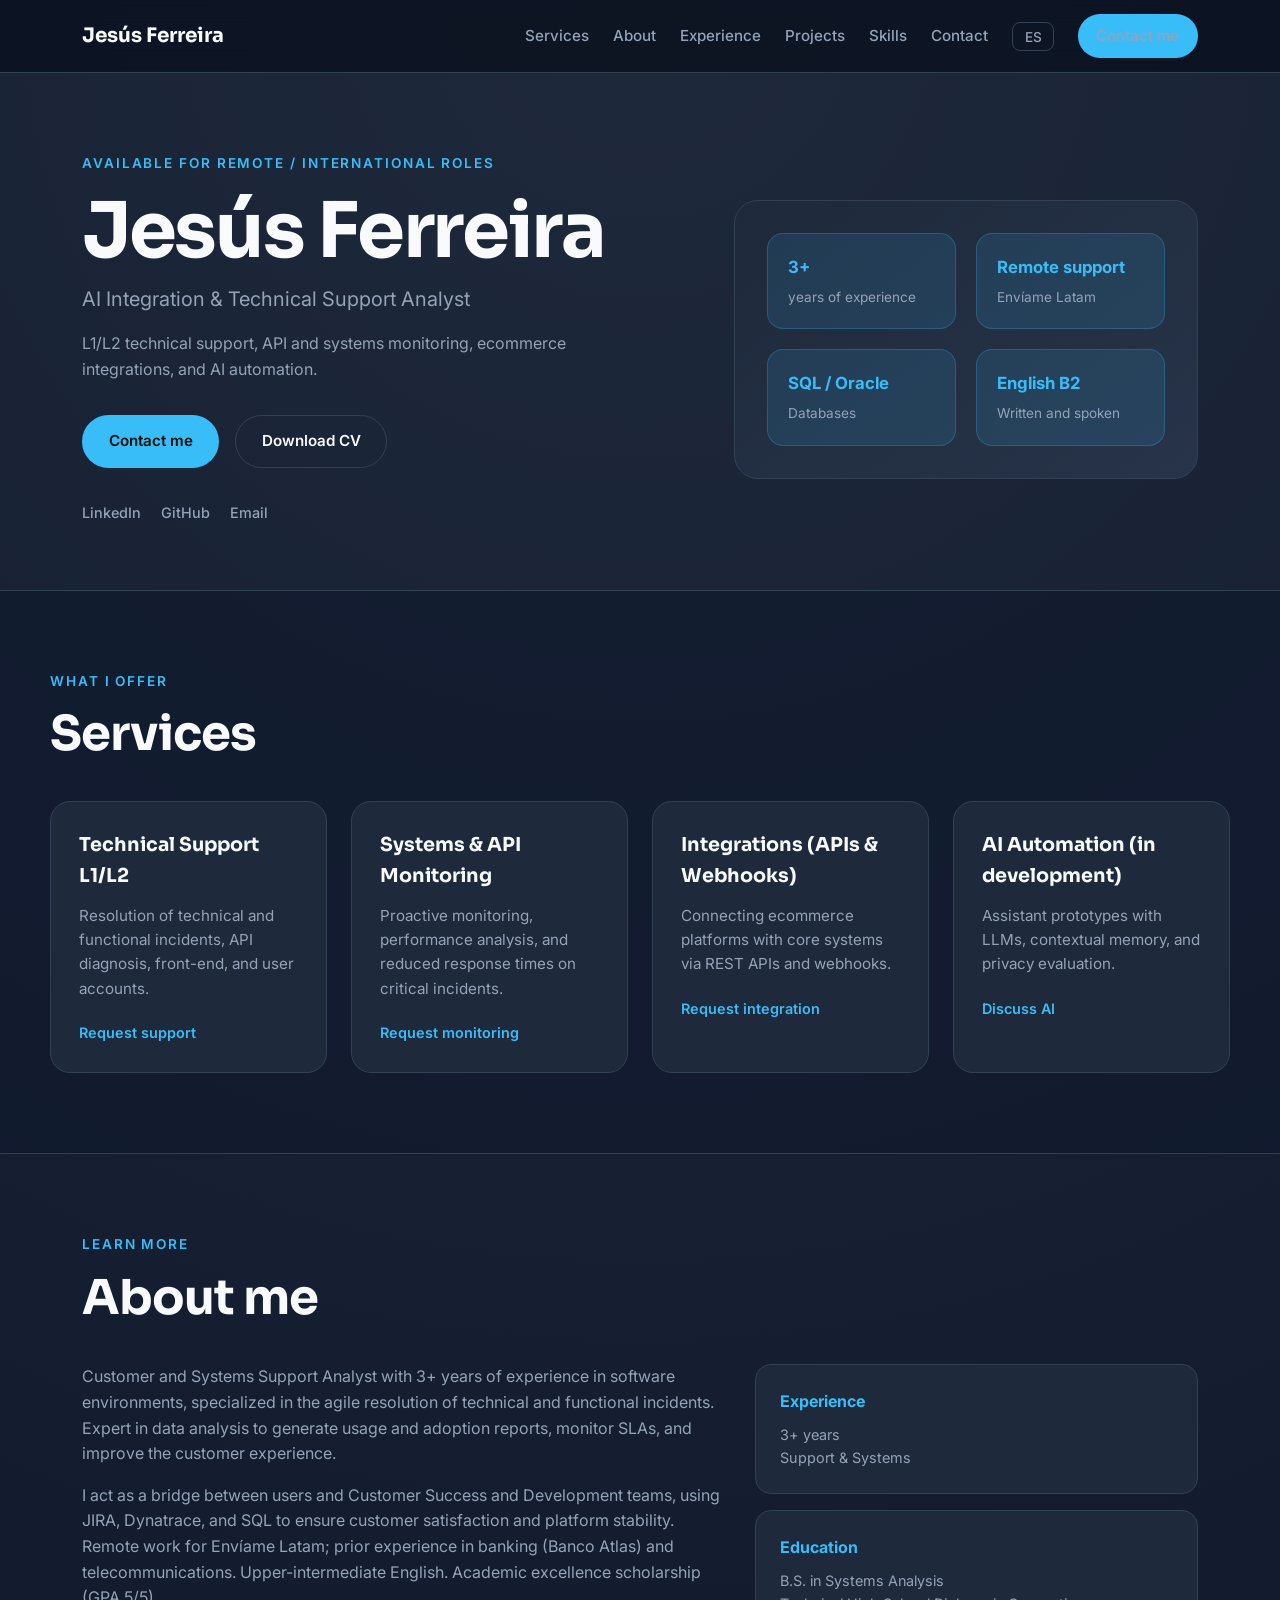
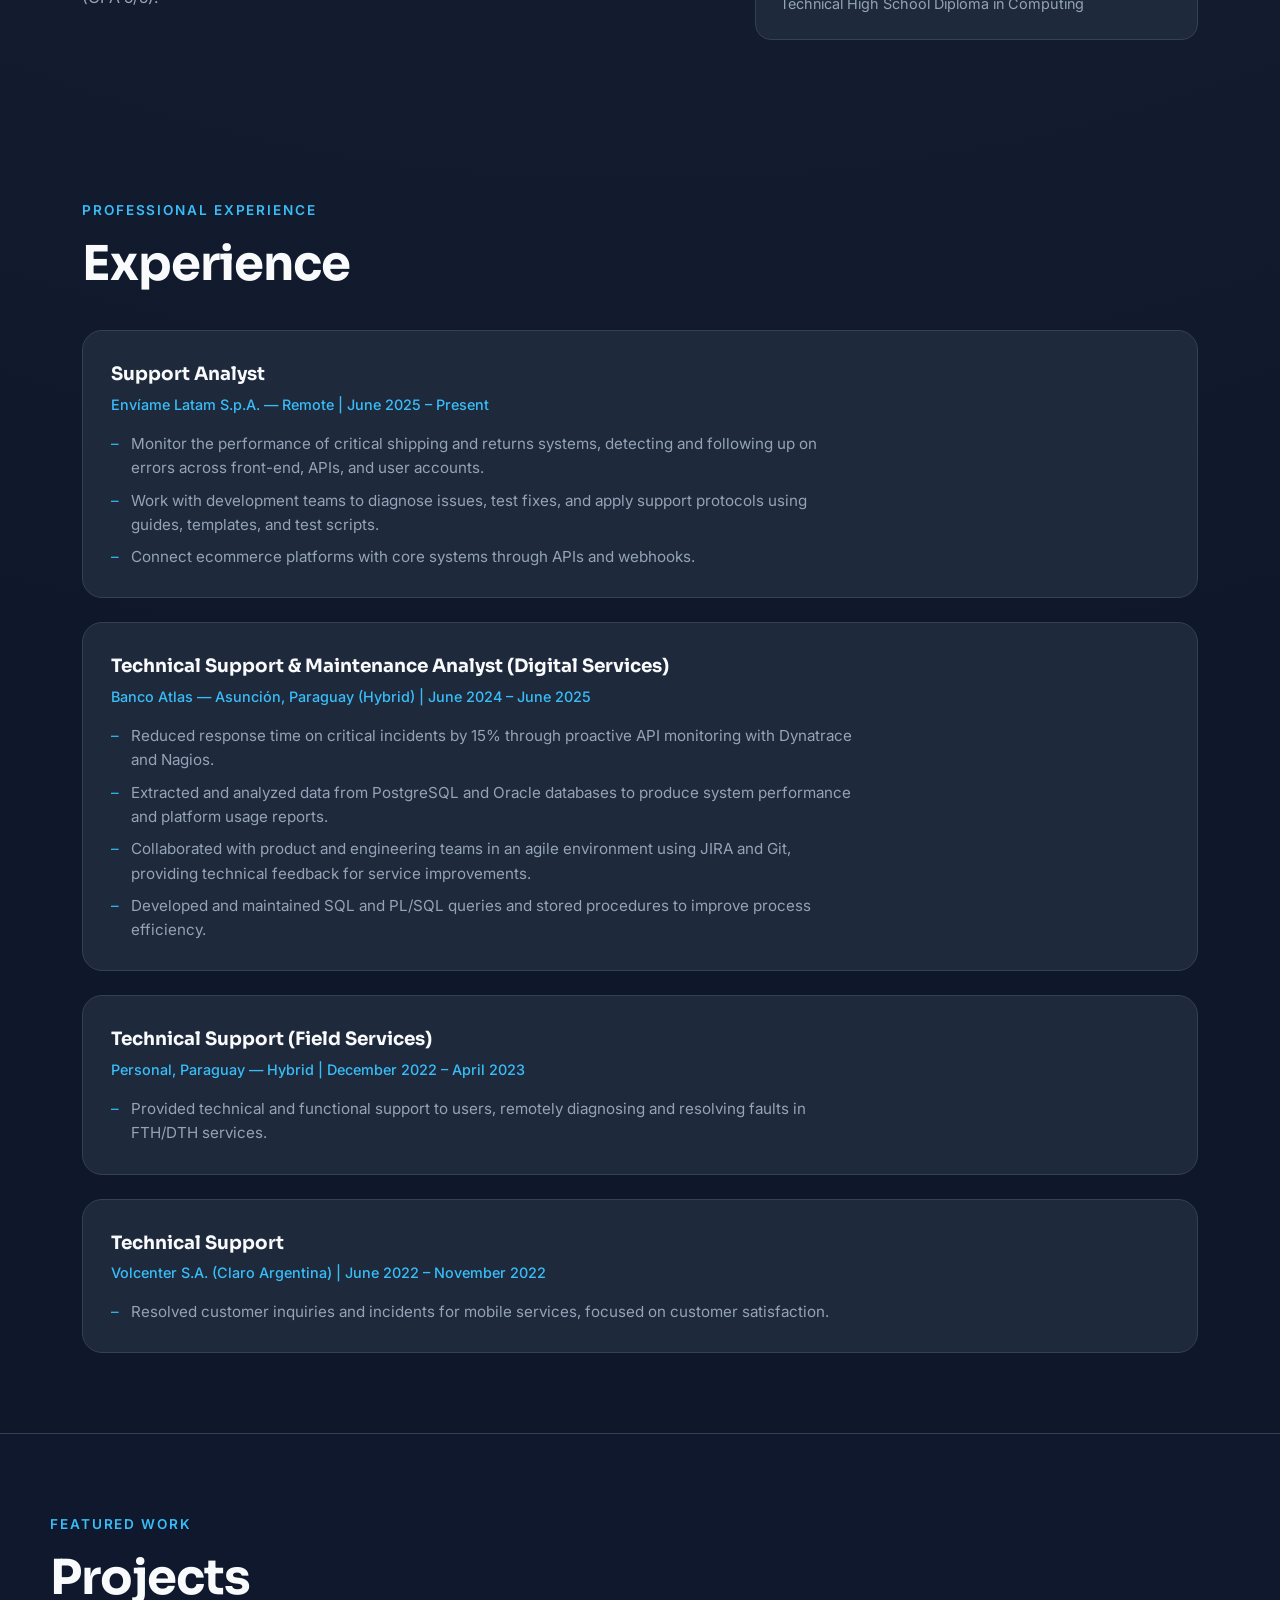
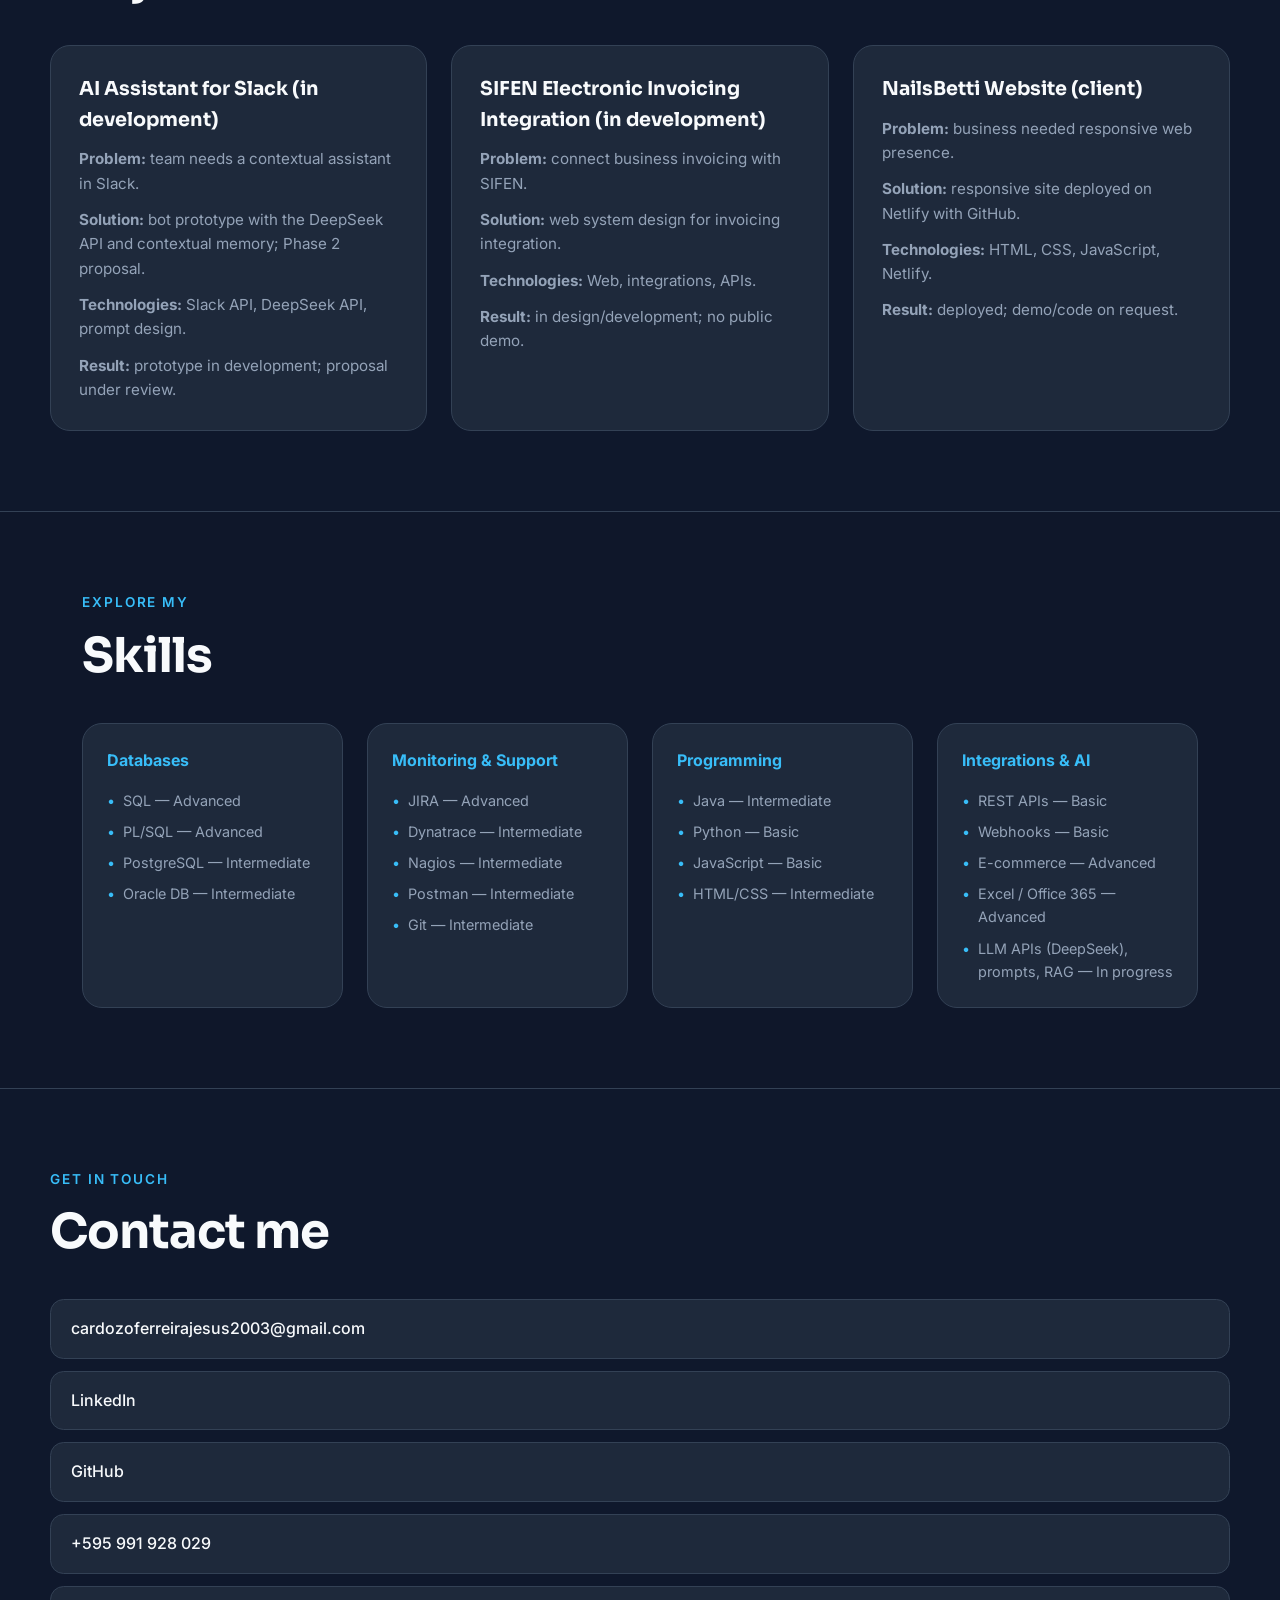
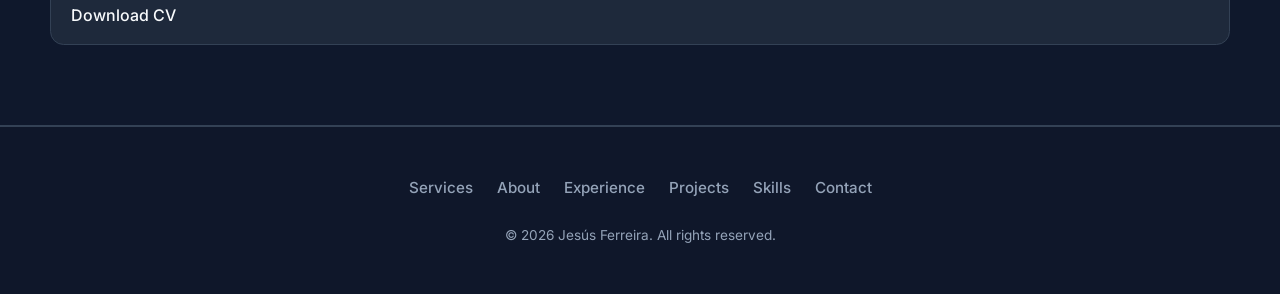
==== commit b3b62282: "ux(paleta): aplicar paleta slate y acento celeste más profesional" ====
--- a/en/index.html
+++ b/en/index.html
@@ -6,7 +6,7 @@
     <title>Jesús Ferreira | Technical Support & Integrations Analyst</title>
     <meta name="description" content="Portfolio of Jesús Ferreira: remote technical support, system monitoring, API/webhook integrations, and AI automation.">
     <meta name="author" content="Jesús Antonio Ferreira Cardozo">
-    <meta name="theme-color" content="#1f4d33">
+    <meta name="theme-color" content="#0f172a">
     <link rel="canonical" href="https://jesusantonioferreiracardozo.netlify.app/en/">
     <link rel="alternate" hreflang="es" href="https://jesusantonioferreiracardozo.netlify.app/">
     <link rel="alternate" hreflang="en" href="https://jesusantonioferreiracardozo.netlify.app/en/">
--- a/style.css
+++ b/style.css
@@ -1,17 +1,17 @@
 @import url("https://fonts.googleapis.com/css2?family=Inter:wght@300;400;500;600;700&family=Sora:wght@500;600;700&display=swap");
 
 :root {
-  --bg: #0b1220;
-  --bg-2: #101a2d;
-  --surface: #152238;
-  --surface-2: #1b2b46;
-  --border: #2a3a56;
-  --text: #f5f7fb;
-  --text-muted: #b4c0d6;
-  --accent: #39d98a;
-  --accent-hover: #2bc477;
-  --accent-soft: rgba(57,217,138,.12);
-  --danger: #ff6b6b;
+  --bg: #0f172a;
+  --bg-2: #1e293b;
+  --surface: #1e293b;
+  --surface-2: #273449;
+  --border: #334155;
+  --text: #f8fafc;
+  --text-muted: #94a3b8;
+  --accent: #38bdf8;
+  --accent-hover: #0ea5e9;
+  --accent-soft: rgba(56,189,248,.12);
+  --danger: #f87171;
   --max: 1180px;
 }
 
@@ -19,7 +19,7 @@
 html { scroll-behavior: smooth; font-size: 16px; }
 body {
   font-family: "Inter", system-ui, sans-serif;
-  background: radial-gradient(circle at top, #13203a 0%, var(--bg) 45%);
+  background: radial-gradient(circle at top, #1e293b 0%, var(--bg) 45%);
   color: var(--text);
   line-height: 1.6;
   overflow-x: hidden;
@@ -97,7 +97,7 @@
   display: grid; grid-template-columns: 1fr 1fr; gap: 1.25rem;
 }
 .metric {
-  background: var(--accent-soft); border: 1px solid rgba(57,217,138,.25);
+  background: var(--accent-soft); border: 1px solid rgba(56,189,248,.25);
   border-radius: 1rem; padding: 1.25rem; display: flex; flex-direction: column; gap: .35rem;
 }
 .metric strong { font-size: 1.05rem; color: var(--accent); }
